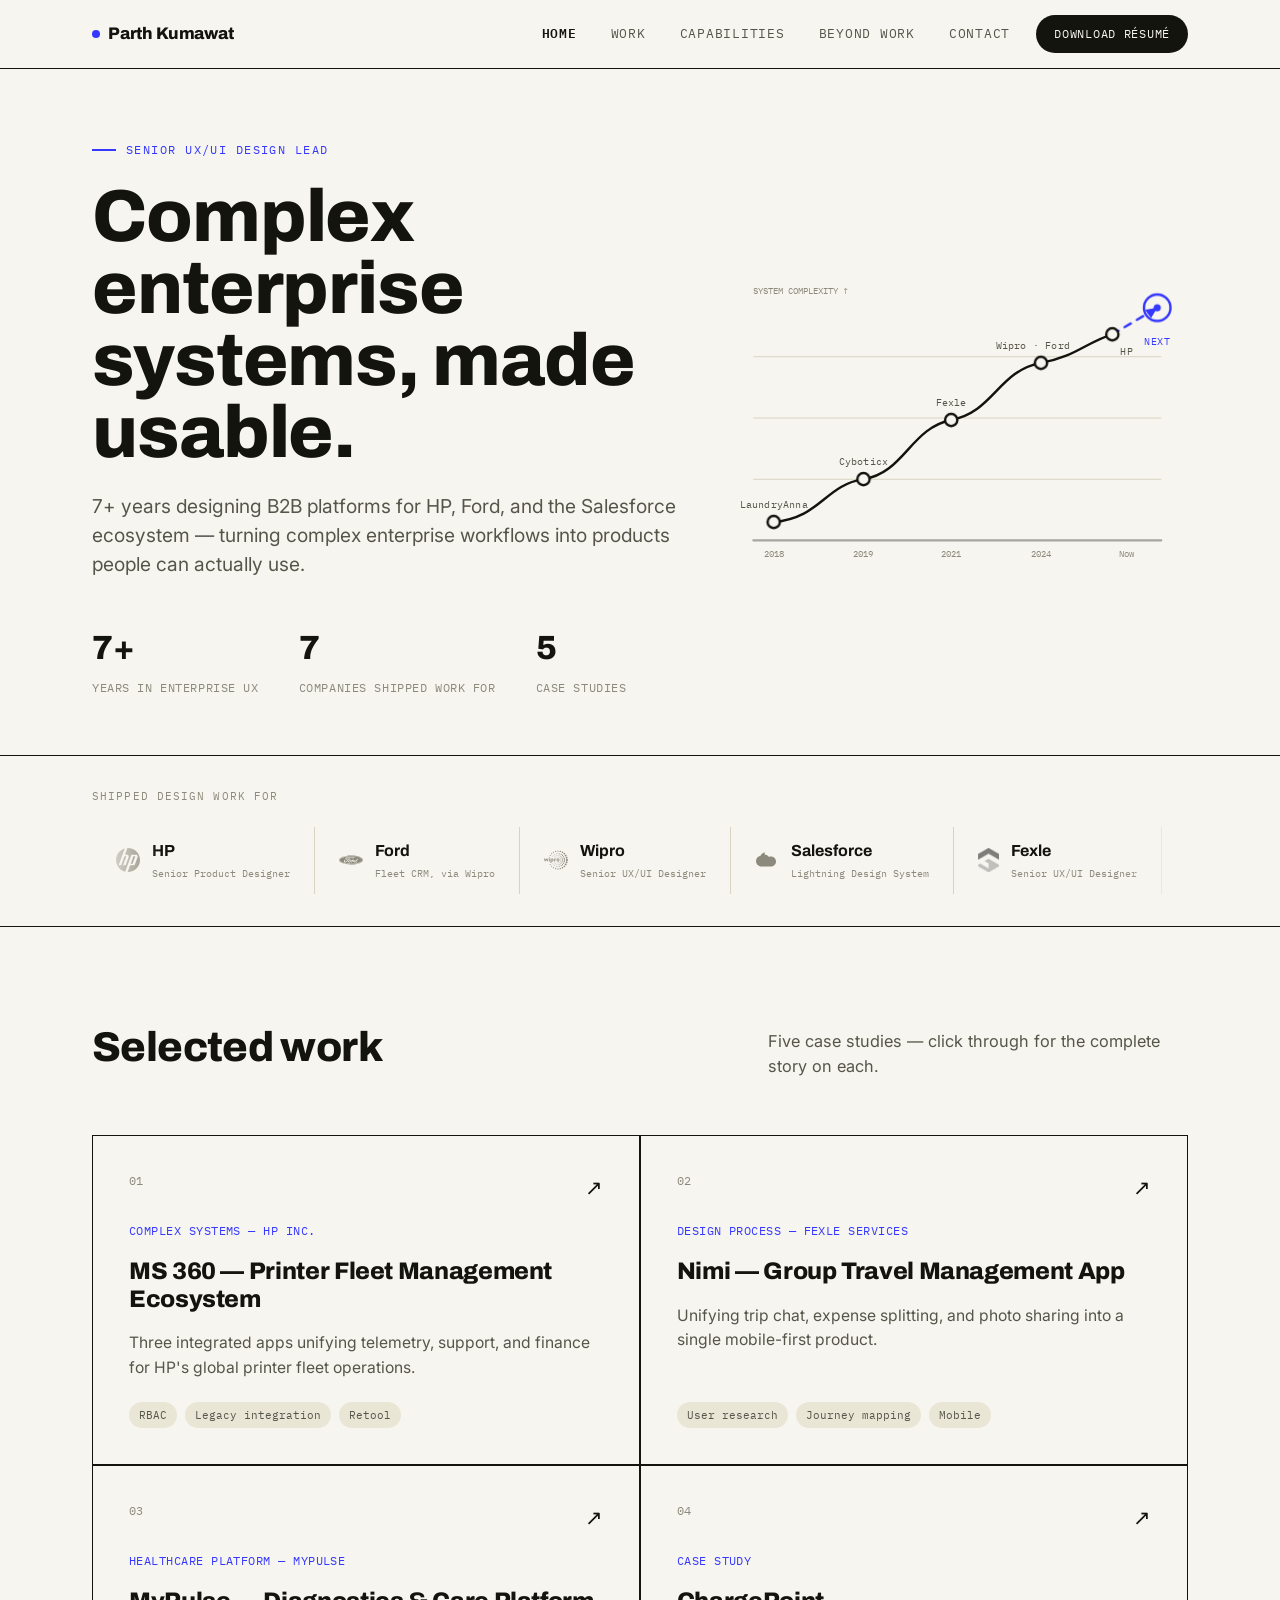
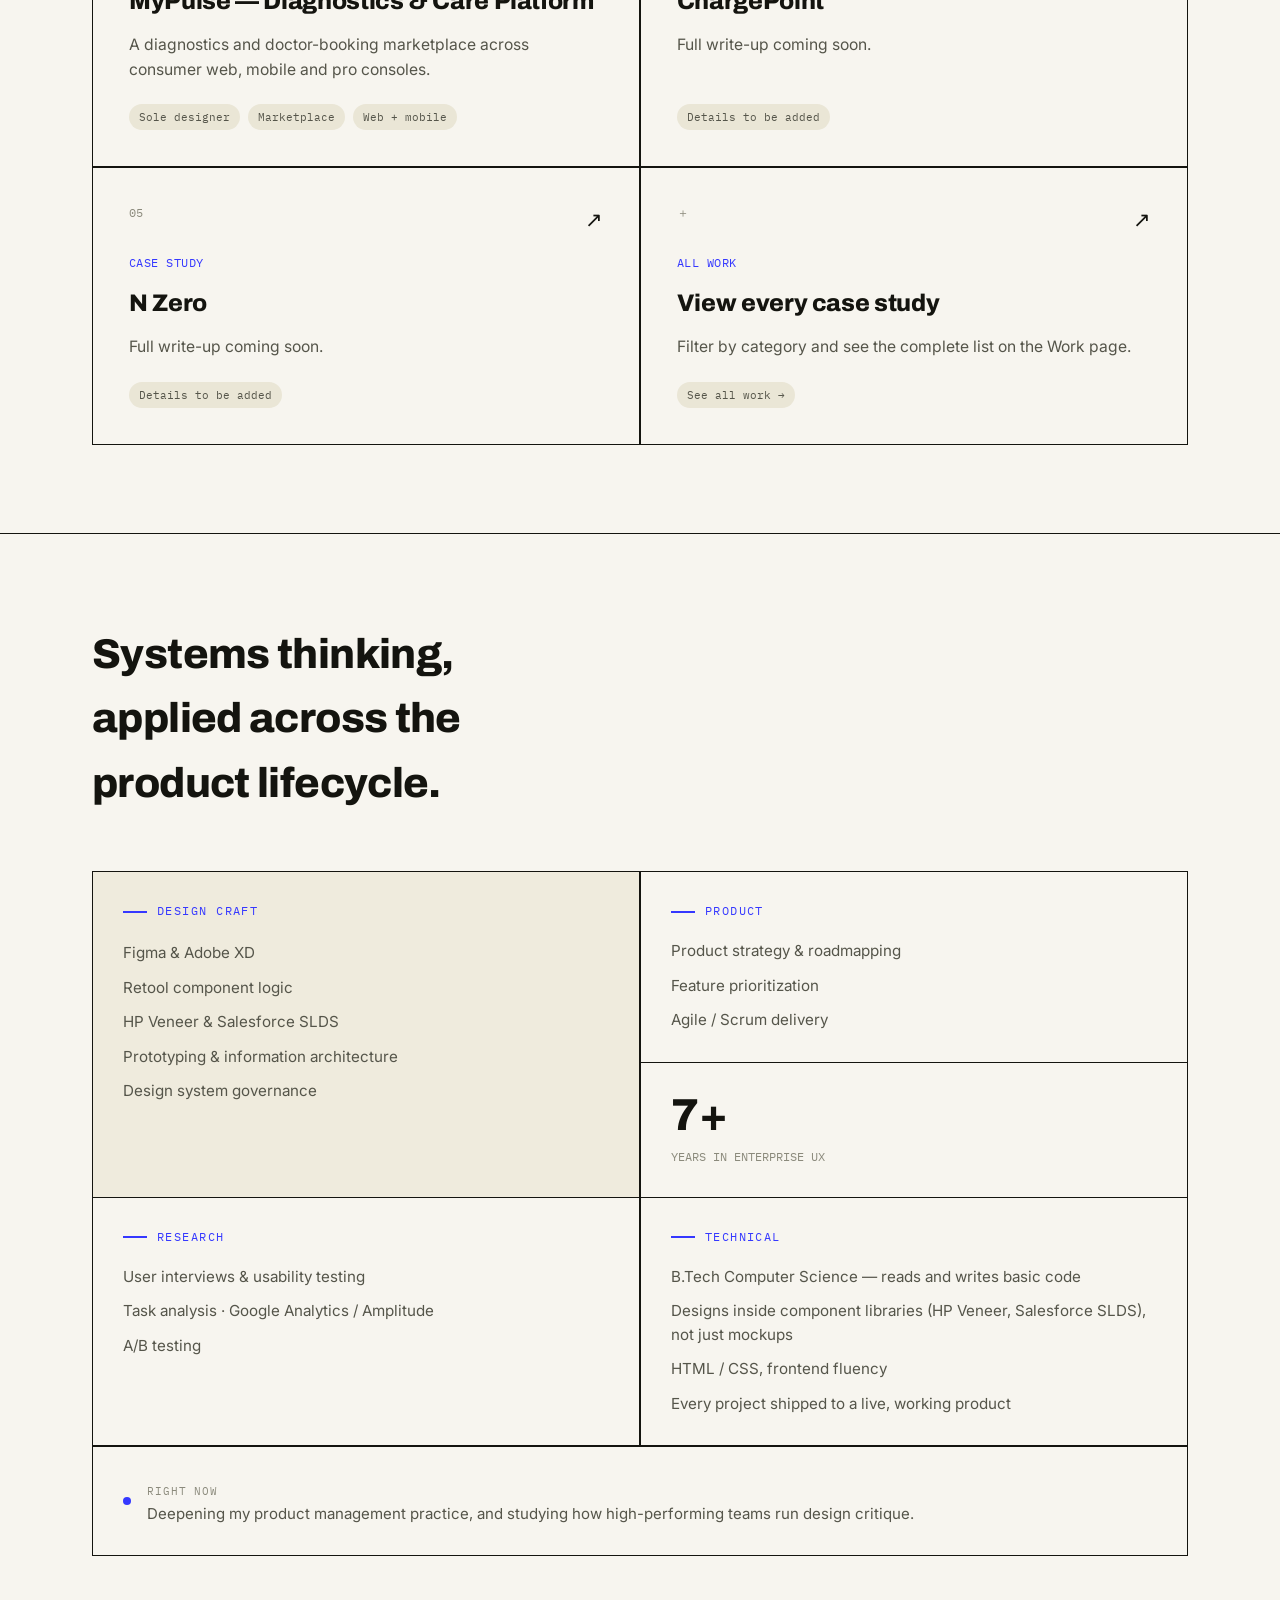
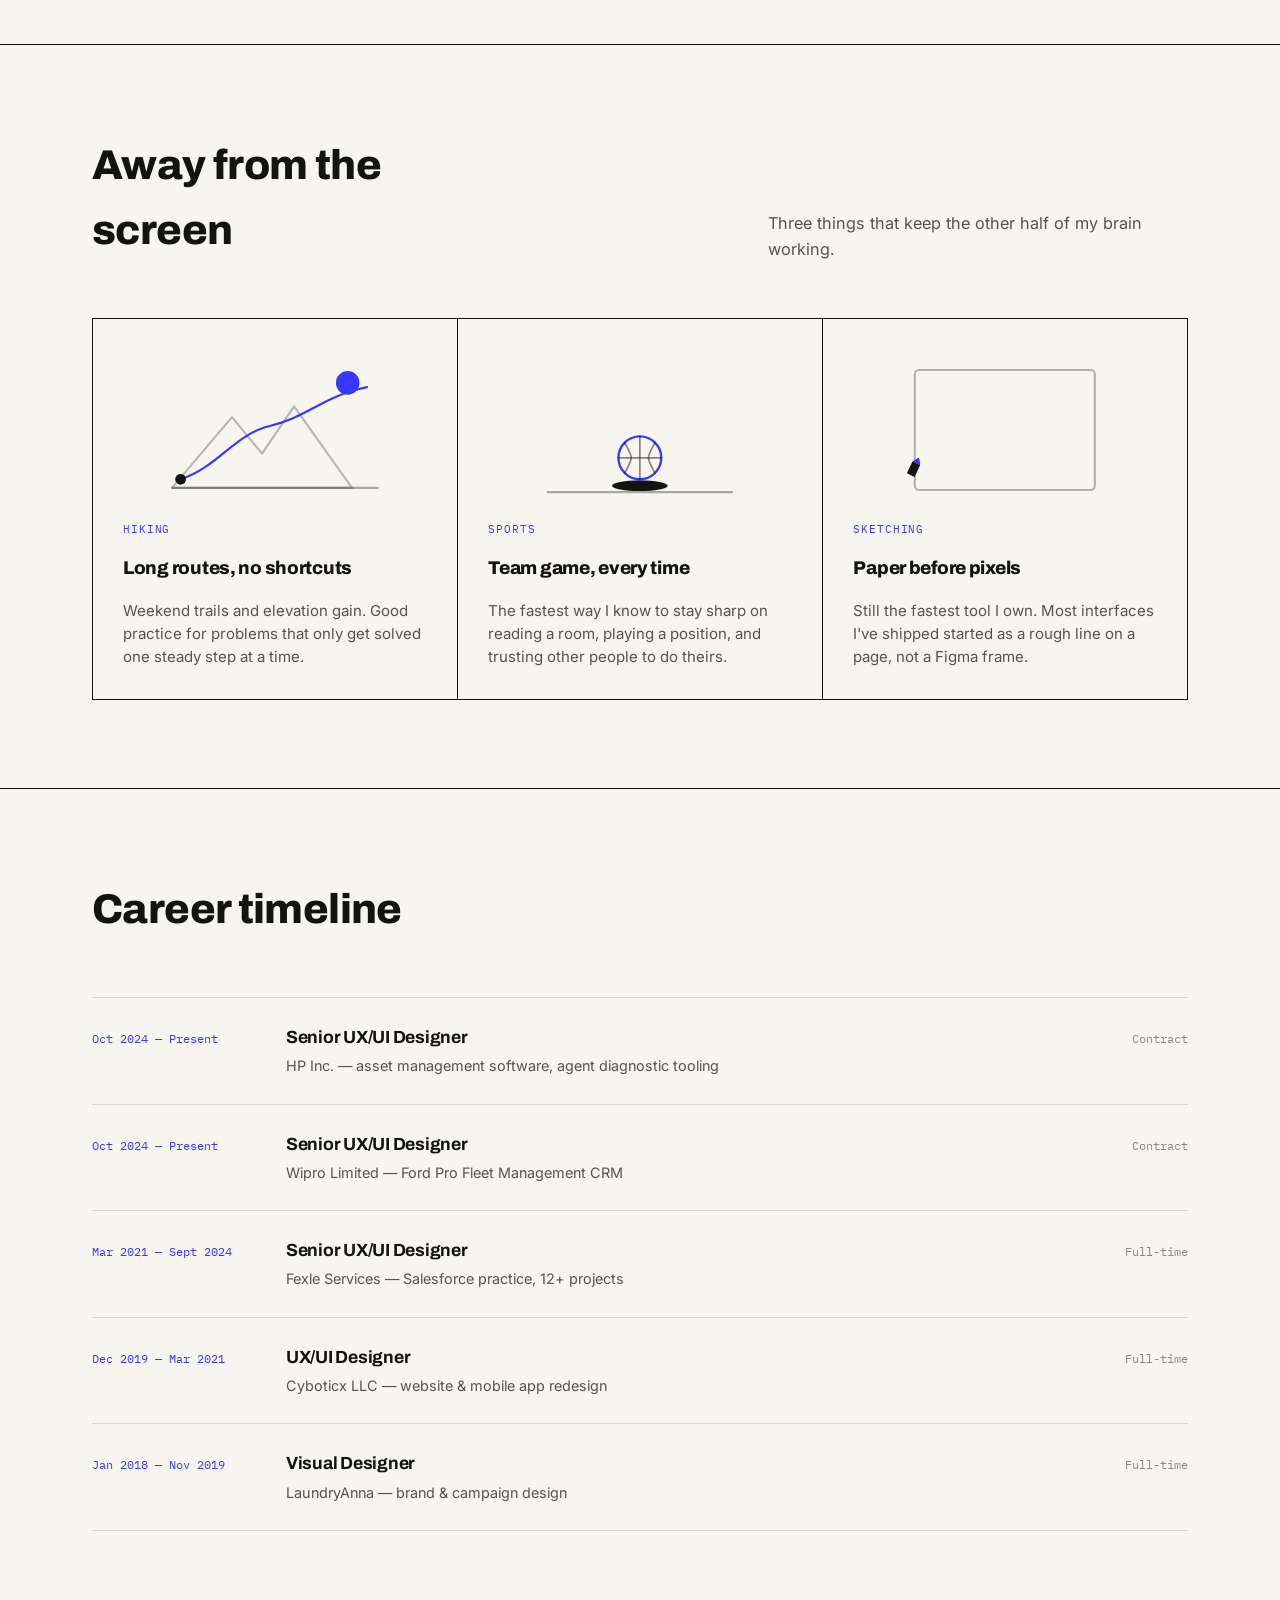
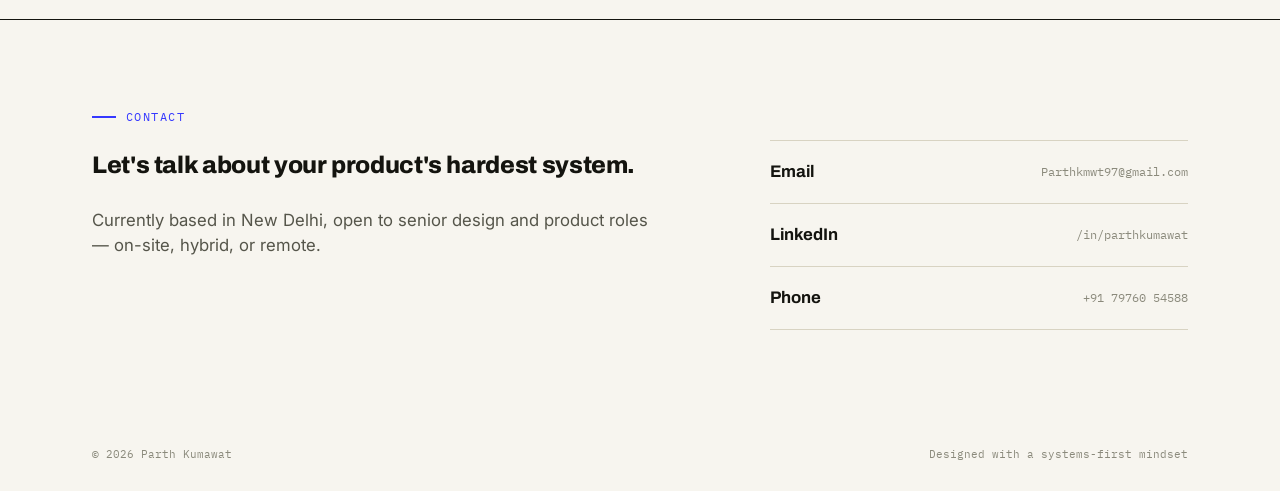
==== index.html @ fe491fa1 "Initial commit: india version portfolio" ====
<!DOCTYPE html>
<html lang="en">
<head>
<meta charset="UTF-8">
<meta name="viewport" content="width=device-width, initial-scale=1.0">
<title>Parth Kumawat — Senior UX/UI Design Lead</title>
<meta name="description" content="Senior UX/UI Design Lead with 7+ years in enterprise B2B design for HP, Ford, and the Salesforce ecosystem. Based in New Delhi.">
<link rel="preconnect" href="https://fonts.googleapis.com">
<link rel="preconnect" href="https://fonts.gstatic.com" crossorigin>
<link href="https://fonts.googleapis.com/css2?family=Archivo:wght@700;800&family=Inter:wght@400;500;600&family=IBM+Plex+Mono:wght@400;500&display=swap" rel="stylesheet">
<style>
/* ===========================================================
   PARTH KUMAWAT — PORTFOLIO DESIGN SYSTEM v2
   "Dossier" editorial theme — paper, ink, one signal color.
   =========================================================== */

:root{
  --paper: #F7F5EF;
  --paper-2: #EFEBDD;
  --ink: #14140F;
  --ink-soft: #55554A;
  --ink-faint: #8B8A7C;
  --line: #D8D3C2;
  --line-strong: #14140F;
  --accent: #3538FF;
  --accent-ink: #F7F5EF;
  --tag-bg: #EAE6D6;
  --maxw: 1160px;
  --radius: 2px;
}

*{box-sizing:border-box;}
html{scroll-behavior:smooth;}
body{
  margin:0;
  background:var(--paper);
  color:var(--ink);
  font-family:'Inter', sans-serif;
  font-size:16px;
  line-height:1.55;
  -webkit-font-smoothing:antialiased;
}
h1,h2,h3,h4{
  font-family:'Archivo', sans-serif;
  font-weight:800;
  letter-spacing:-0.015em;
  margin:0;
  color:var(--ink);
}
a{color:inherit; text-decoration:none;}
img{max-width:100%; display:block;}
.mono{font-family:'IBM Plex Mono', monospace;}
::selection{background:var(--accent); color:var(--accent-ink);}

.wrap{max-width:var(--maxw); margin:0 auto; padding:0 32px;}
@media (max-width:640px){ .wrap{padding:0 20px;} }

/* ---------- TOP NAV ---------- */
.topnav{
  position:sticky; top:0; z-index:100;
  background:rgba(247,245,239,0.92);
  backdrop-filter:blur(8px);
  border-bottom:1.5px solid var(--line-strong);
}
.topnav .wrap{
  display:flex; align-items:center; justify-content:space-between;
  height:68px;
}
.topnav .brand{
  font-family:'Archivo', sans-serif; font-weight:800; font-size:1.05rem;
  letter-spacing:-0.01em;
  display:flex; align-items:center; gap:8px;
}
.topnav .brand .dot{width:8px; height:8px; border-radius:50%; background:var(--accent);}
.topnav nav{display:flex; align-items:center; gap:2px;}
.topnav nav a{
  font-family:'IBM Plex Mono', monospace; font-size:12.5px; text-transform:uppercase;
  letter-spacing:0.06em; color:var(--ink-soft);
  padding:10px 16px; border-radius:100px;
  transition:color .15s ease, background .15s ease;
}
.topnav nav a:hover{color:var(--ink); background:var(--paper-2);}
.topnav nav a.active{color:var(--ink); font-weight:600;}
.topnav .btn-resume{
  font-family:'IBM Plex Mono', monospace; font-size:12px; text-transform:uppercase;
  letter-spacing:0.06em;
  background:var(--ink); color:var(--paper);
  padding:10px 18px; border-radius:100px;
  margin-left:8px;
  transition:background .15s ease, transform .15s ease;
  white-space:nowrap;
}
.topnav .btn-resume:hover{background:var(--accent); transform:translateY(-1px);}
.nav-toggle{display:none; background:none; border:1.5px solid var(--ink); border-radius:6px; padding:8px 10px; cursor:pointer;}
.nav-toggle span{display:block; width:18px; height:2px; background:var(--ink); margin:3px 0;}
@media (max-width:860px){
  .topnav nav{
    position:fixed; top:68px; left:0; right:0;
    background:var(--paper);
    flex-direction:column; align-items:stretch;
    border-bottom:1.5px solid var(--line-strong);
    padding:8px 20px 20px;
    display:none;
  }
  .topnav nav.open{display:flex;}
  .topnav nav a{padding:14px 4px; border-bottom:1px solid var(--line);}
  .topnav .btn-resume{margin:12px 4px 0; text-align:center;}
  .nav-toggle{display:block;}
}

/* ---------- BREADCRUMB (case study pages) ---------- */
.breadcrumb{
  padding:20px 0;
  border-bottom:1px solid var(--line);
  font-family:'IBM Plex Mono', monospace; font-size:12px;
  color:var(--ink-faint);
}
.breadcrumb a{color:var(--ink-soft); border-bottom:1px solid var(--line);}
.breadcrumb a:hover{color:var(--accent); border-color:var(--accent);}

/* ---------- HERO ---------- */
.hero{padding:72px 0 56px; border-bottom:1.5px solid var(--line-strong);}

.hero-grid{display:grid; grid-template-columns:1.15fr 0.85fr; gap:40px; align-items:center;}
@media (max-width:900px){ .hero-grid{grid-template-columns:1fr;} }

.avatar-stage{
  perspective:900px;
  display:flex; align-items:center; justify-content:center;
  position:relative; min-height:340px;
}
.avatar-blob{
  position:absolute; width:340px; height:340px; border-radius:50%;
  background:radial-gradient(circle at 32% 28%, #5457FF 0%, #3538FF 45%, transparent 72%);
  opacity:0.18; filter:blur(6px);
  z-index:0;
}
.avatar-3d{
  position:relative; z-index:1;
  width:260px; transform-style:preserve-3d;
  transition:transform .25s cubic-bezier(.2,.7,.3,1);
  filter:drop-shadow(0 22px 30px rgba(20,20,15,0.18));
}
.avatar-svg{width:100%; height:auto; display:block;}
.avatar-tag{
  position:absolute; bottom:6px; left:50%; transform:translateX(-50%);
  font-family:'IBM Plex Mono'; font-size:10.5px; color:var(--ink-faint);
  background:var(--paper); padding:5px 12px; border:1px solid var(--line-strong); border-radius:100px;
  white-space:nowrap; z-index:2;
}
@media (prefers-reduced-motion: reduce){ .avatar-3d{transition:none;} }
.eyebrow{
  font-family:'IBM Plex Mono', monospace; font-size:12px; text-transform:uppercase;
  letter-spacing:0.12em; color:var(--accent);
  display:flex; align-items:center; gap:10px; margin-bottom:20px;
}
.eyebrow::before{content:''; width:24px; height:2px; background:var(--accent);}
h1.hero-title{
  font-size:clamp(2.4rem, 6vw, 4.6rem);
  line-height:0.98;
  max-width:14ch;
}
.hero-sub{
  margin-top:24px; font-size:1.2rem; color:var(--ink-soft);
  max-width:52ch; line-height:1.5;
}
.hero-badge{
  display:inline-flex; align-items:center; gap:8px;
  margin-top:24px;
  padding:8px 16px; border:1.5px solid var(--accent); border-radius:100px;
  font-family:'IBM Plex Mono', monospace; font-size:12px; color:var(--accent); font-weight:500;
}
.hero-badge .dot{width:7px; height:7px; border-radius:50%; background:var(--accent);}
.hero-stats{display:flex; gap:40px; margin-top:44px; flex-wrap:wrap;}
.hero-stats div strong{
  display:block; font-family:'Archivo'; font-size:2.1rem; font-weight:800;
}
.hero-stats div span{
  font-family:'IBM Plex Mono'; font-size:11.5px; color:var(--ink-faint); text-transform:uppercase; letter-spacing:0.05em;
}

/* ---------- COMPANIES STRIP ---------- */
.companies{padding:32px 0; border-bottom:1.5px solid var(--line-strong);}
.companies .cs-label{
  font-family:'IBM Plex Mono'; font-size:11px; text-transform:uppercase;
  letter-spacing:0.1em; color:var(--ink-faint); margin-bottom:22px;
}
.logo-marquee{
  overflow:hidden; width:100%;
  -webkit-mask-image:linear-gradient(to right, transparent, black 6%, black 94%, transparent);
  mask-image:linear-gradient(to right, transparent, black 6%, black 94%, transparent);
}
.logo-track{
  display:flex; width:max-content;
  animation:logo-scroll 32s linear infinite;
}
.logo-track:hover{animation-play-state:paused;}
@keyframes logo-scroll{
  from{transform:translateX(0);}
  to{transform:translateX(-50%);}
}
@media (prefers-reduced-motion: reduce){
  .logo-track{animation:none;}
  .logo-marquee{overflow-x:auto;}
}
.logo-row{display:flex; flex-wrap:nowrap; flex-shrink:0;}
.logo-item{
  display:flex; align-items:center; gap:12px;
  padding:12px 24px; border-right:1px solid var(--line);
  white-space:nowrap;
}
.logo-item:last-child{border-right:none;}
.logo-item .lg-icon{width:24px; height:24px; flex-shrink:0; fill:var(--ink-faint); transition:fill .2s ease;}
.logo-item:hover .lg-icon{fill:var(--ink);}
.logo-item:hover .lg-icon.hp-mark{fill:#0096D6;}
.logo-item:hover .lg-icon.ford-mark{fill:#00274E;}
.logo-item:hover .lg-icon.wipro-mark{fill:#341C53;}
.logo-item:hover .lg-icon.salesforce-mark{fill:#00A1E0;}
.logo-item .lg-img{height:24px; width:auto; max-width:110px; object-fit:contain; flex-shrink:0; filter:grayscale(1) opacity(0.55); transition:filter .2s ease;}
.logo-item .lg-img.wide{max-width:120px;}
.logo-item:hover .lg-img{filter:grayscale(0) opacity(1);}
.logo-item .lg-placeholder{width:24px; height:24px; display:flex; align-items:center; justify-content:center; flex-shrink:0;}
.logo-item .lg-placeholder .dot{width:8px; height:8px; border-radius:50%; background:var(--line-strong); transition:background .2s ease;}
.logo-item:hover .lg-placeholder .dot{background:var(--accent);}
.logo-item .lg-text{display:flex; flex-direction:column;}
.logo-item .lg-name{font-family:'Archivo'; font-weight:700; font-size:1rem;}
.logo-item .lg-role{font-family:'IBM Plex Mono'; font-size:10px; color:var(--ink-faint); margin-top:2px;}


/* ---------- SECTION SCAFFOLDING ---------- */
section{padding:88px 0; border-bottom:1.5px solid var(--line-strong);}
section:last-of-type{border-bottom:none;}
.section-head{
  display:flex; justify-content:space-between; align-items:flex-end;
  gap:24px; margin-bottom:56px; flex-wrap:wrap;
}
.section-head h2{font-size:clamp(1.8rem, 3.4vw, 2.6rem); max-width:16ch;}
.section-head p{color:var(--ink-soft); max-width:42ch; margin:0; font-size:1.02rem;}

/* ---------- FILTER TAGS (Work page) ---------- */
.filter-bar{display:flex; flex-wrap:wrap; gap:10px; margin-bottom:44px;}
.filter-tag{
  font-family:'IBM Plex Mono'; font-size:12px; text-transform:uppercase; letter-spacing:0.04em;
  padding:9px 16px; border:1.5px solid var(--line-strong); border-radius:100px;
  background:transparent; color:var(--ink); cursor:pointer;
  transition:background .15s ease, color .15s ease;
}
.filter-tag:hover{background:var(--paper-2);}
.filter-tag.active{background:var(--ink); color:var(--paper); border-color:var(--ink);}

/* ---------- CASE STUDY CARDS ---------- */
.case-grid{display:grid; grid-template-columns:repeat(2, 1fr); gap:1.5px; background:var(--line-strong); border:1.5px solid var(--line-strong);}
@media (max-width:860px){ .case-grid{grid-template-columns:1fr;} }
.case-card{
  background:var(--paper); padding:36px; display:flex; flex-direction:column; gap:18px;
  transition:background .18s ease;
  position:relative;
}
.case-card:hover{background:var(--paper-2);}
.case-card .cc-top{display:flex; justify-content:space-between; align-items:flex-start;}
.case-card .cc-index{font-family:'IBM Plex Mono'; font-size:12px; color:var(--ink-faint);}
.case-card .cc-arrow{
  font-family:'Archivo'; font-size:1.3rem; transition:transform .2s ease;
}
.case-card:hover .cc-arrow{transform:translate(4px,-4px);}
.case-card h3{font-size:1.5rem; line-height:1.15;}
.case-card .cc-meta{font-family:'IBM Plex Mono'; font-size:11.5px; color:var(--accent); text-transform:uppercase; letter-spacing:0.04em;}
.case-card p.cc-desc{color:var(--ink-soft); margin:0; font-size:0.98rem; flex-grow:1;}
.case-card .cc-tags{display:flex; flex-wrap:wrap; gap:8px; margin-top:4px;}
.case-card .cc-tags span{
  font-family:'IBM Plex Mono'; font-size:10.5px; color:var(--ink-soft);
  background:var(--tag-bg); padding:5px 10px; border-radius:100px;
}
.case-card .cc-stats{display:flex; gap:24px; padding-top:16px; border-top:1px solid var(--line);}
.case-card .cc-stats div strong{display:block; font-family:'Archivo'; font-size:1.3rem;}
.case-card .cc-stats div span{font-family:'IBM Plex Mono'; font-size:10px; color:var(--ink-faint);}
.case-card.dimmed{opacity:0.35; pointer-events:none;}

/* ---------- APPROACH PRINCIPLES ---------- */
.principle-list{display:flex; flex-direction:column;}
.principle{
  display:grid; grid-template-columns:64px 1fr; gap:24px;
  padding:28px 0; border-top:1px solid var(--line);
}
.principle:last-child{border-bottom:1px solid var(--line);}
.principle .num{font-family:'IBM Plex Mono'; color:var(--accent); font-size:13px; padding-top:4px;}
.principle h3{font-size:1.15rem; margin-bottom:8px; font-weight:700;}
.principle p{color:var(--ink-soft); margin:0;}

/* ---------- BENTO CAPABILITIES ---------- */
.bento{
  display:grid; grid-template-columns:repeat(6,1fr);
  grid-template-areas:
    "craft craft craft product product product"
    "craft craft craft stat stat stat"
    "research research research technical technical technical"
    "now now now now now now";
  gap:1.5px; background:var(--line-strong); border:1.5px solid var(--line-strong);
}
.bento-cell{background:var(--paper); padding:30px;}
.bento-cell.featured{background:var(--paper-2);}
.bento-craft{grid-area:craft;} .bento-product{grid-area:product;}
.bento-stat{grid-area:stat; display:flex; flex-direction:column; justify-content:center;}
.bento-research{grid-area:research;} .bento-technical{grid-area:technical;}
.bento-now{grid-area:now; display:flex; align-items:center; gap:16px; flex-wrap:wrap;}
@media (max-width:900px){
  .bento{grid-template-columns:1fr; grid-template-areas:"craft" "product" "stat" "research" "technical" "now";}
}
.bento-cell ul{list-style:none; margin:0; padding:0; display:flex; flex-direction:column; gap:11px;}
.bento-cell li{font-size:0.95rem; color:var(--ink-soft);}
.bento-cell .big-stat{font-family:'Archivo'; font-size:2.8rem; font-weight:800; line-height:1;}
.bento-cell .big-stat + span{display:block; margin-top:10px; font-family:'IBM Plex Mono'; font-size:12px; color:var(--ink-faint);}
.bento-now .now-dot{width:8px; height:8px; border-radius:50%; background:var(--accent); flex-shrink:0;}
.bento-now p{margin:0; color:var(--ink-soft); font-size:0.94rem;}
.bento-now .now-tag{font-family:'IBM Plex Mono'; font-size:11px; color:var(--ink-faint); text-transform:uppercase; letter-spacing:0.08em;}

/* ---------- CASE CARD ART + STATUS ---------- */
.cc-art{
  height:104px; margin:-6px 0 2px;
  display:flex; align-items:center; justify-content:flex-start;
}
.cc-art svg{height:100%; width:auto; overflow:visible;}
.cc-stroke{fill:none; stroke:var(--ink); stroke-width:2; stroke-linecap:round; stroke-linejoin:round;}
.cc-accent{fill:none; stroke:var(--accent); stroke-width:2; stroke-linecap:round; stroke-linejoin:round;}
.cc-fill-ink{fill:var(--ink);}
.cc-fill-accent{fill:var(--accent);}
.cc-faint{opacity:0.3;}

.case-card:hover .cc-pulse{animation:cc-pulse 1.6s ease-in-out infinite;}
@keyframes cc-pulse{
  0%,100%{opacity:1;}
  50%{opacity:0.35;}
}
.case-card:hover .cc-slide{animation:cc-slide 1.8s ease-in-out infinite;}
@keyframes cc-slide{
  0%,100%{transform:translateX(0);}
  50%{transform:translateX(6px);}
}
@media (prefers-reduced-motion: reduce){
  .cc-pulse,.cc-slide{animation:none !important;}
}

.cc-status{
  display:inline-flex; align-items:center; gap:7px;
  font-family:'IBM Plex Mono'; font-size:10.5px; text-transform:uppercase;
  letter-spacing:0.07em; color:var(--ink-faint);
  border:1px solid var(--line); border-radius:100px;
  padding:5px 11px; align-self:flex-start;
}
.cc-status .st-dot{
  width:6px; height:6px; border-radius:50%; background:var(--ink-faint);
}
.cc-status.live{color:var(--ink); border-color:var(--line-strong);}
.cc-status.live .st-dot{background:var(--accent);}

/* ---------- WORK SUMMARY ROW ---------- */
.work-summary{
  display:flex; gap:44px; flex-wrap:wrap;
  padding:26px 0 0;
}
.work-summary div strong{
  display:block; font-family:'Archivo'; font-size:1.9rem; font-weight:800; line-height:1;
}
.work-summary div span{
  font-family:'IBM Plex Mono'; font-size:11px; color:var(--ink-faint);
  text-transform:uppercase; letter-spacing:0.05em; margin-top:6px; display:block;
}

/* ---------- HERO CAREER VECTOR ---------- */
.career-stage{
  display:flex; align-items:center; justify-content:center;
  min-height:300px; width:100%;
}
.career-stage svg{width:100%; height:auto; overflow:visible;}

.cv-grid{stroke:var(--line); stroke-width:1;}
.cv-axis{stroke:var(--ink); stroke-width:2; stroke-linecap:round; opacity:0.35;}
.cv-label{
  font-family:'IBM Plex Mono', monospace; font-size:10px;
  fill:var(--ink-soft); letter-spacing:0.02em;
}
.cv-year{
  font-family:'IBM Plex Mono', monospace; font-size:8.5px;
  fill:var(--ink-faint);
}
.cv-goal-label{
  font-family:'IBM Plex Mono', monospace; font-size:9.5px;
  fill:var(--accent); letter-spacing:0.06em;
}

.cv-path{
  fill:none; stroke:var(--ink); stroke-width:2.4;
  stroke-linecap:round; stroke-linejoin:round;
  stroke-dasharray:520; stroke-dashoffset:520;
  animation:cv-draw 2.2s cubic-bezier(.4,.1,.3,1) forwards;
}
.cv-future{
  fill:none; stroke:var(--accent); stroke-width:2.4;
  stroke-linecap:round; stroke-dasharray:7 7;
  opacity:0; animation:cv-fade-in .7s ease 2.1s forwards, cv-march 1.4s linear 2.1s infinite;
}
.cv-arrow{
  fill:var(--accent); opacity:0;
  animation:cv-fade-in .5s ease 2.7s forwards;
}
.cv-node{
  fill:var(--paper); stroke:var(--ink); stroke-width:2.4;
  opacity:0; transform-box:fill-box; transform-origin:center;
  animation:cv-pop .5s cubic-bezier(.3,1.4,.5,1) forwards;
}
.cv-node-text{opacity:0; animation:cv-fade-in .5s ease forwards;}
.cv-n1{animation-delay:.35s;} .cv-n2{animation-delay:.7s;}
.cv-n3{animation-delay:1.05s;} .cv-n4{animation-delay:1.4s;}
.cv-n5{animation-delay:1.75s;}

.cv-goal{
  fill:none; stroke:var(--accent); stroke-width:2.4;
  opacity:0; transform-box:fill-box; transform-origin:center;
  animation:cv-fade-in .5s ease 2.8s forwards, cv-ring 2.6s ease-in-out 3.2s infinite;
}
.cv-goal-core{
  fill:var(--accent); opacity:0;
  animation:cv-fade-in .5s ease 2.9s forwards;
}
.cv-spark{
  stroke:var(--accent); stroke-width:2; stroke-linecap:round; fill:none;
  opacity:0; animation:cv-spark 2.6s ease-in-out 3.4s infinite;
}

@keyframes cv-draw{ to{stroke-dashoffset:0;} }
@keyframes cv-fade-in{ to{opacity:1;} }
@keyframes cv-pop{
  0%{opacity:0; transform:scale(.2);}
  100%{opacity:1; transform:scale(1);}
}
@keyframes cv-march{ to{stroke-dashoffset:-28;} }
@keyframes cv-ring{
  0%,100%{transform:scale(1); opacity:1;}
  50%{transform:scale(1.18); opacity:.45;}
}
@keyframes cv-spark{
  0%,100%{opacity:0;}
  40%,60%{opacity:.9;}
}
@media (prefers-reduced-motion: reduce){
  .cv-path,.cv-future,.cv-arrow,.cv-node,.cv-node-text,.cv-goal,.cv-goal-core,.cv-spark{
    animation:none; opacity:1; stroke-dashoffset:0;
  }
}

/* ---------- CASE STUDY CONTENT ---------- */
.cs-meta-bar{
  display:grid; grid-template-columns:repeat(4,1fr); gap:1.5px;
  background:var(--line-strong); border:1.5px solid var(--line-strong);
  margin-top:36px;
}
@media (max-width:760px){ .cs-meta-bar{grid-template-columns:repeat(2,1fr);} }
.cs-meta-cell{background:var(--paper); padding:20px;}
.cs-meta-cell .k{
  font-family:'IBM Plex Mono'; font-size:10px; text-transform:uppercase;
  letter-spacing:0.08em; color:var(--ink-faint); display:block; margin-bottom:6px;
}
.cs-meta-cell .v{font-family:'Archivo'; font-weight:700; font-size:0.98rem; line-height:1.3;}

.cs-block{padding:64px 0; border-bottom:1px solid var(--line);}
.cs-block:last-child{border-bottom:none;}
.sub-label{
  font-family:'IBM Plex Mono'; font-size:12px; text-transform:uppercase;
  letter-spacing:0.1em; color:var(--accent); display:block; margin-bottom:20px; font-weight:500;
}
.cs-lede{font-size:1.05rem; color:var(--ink-soft); max-width:70ch; margin:0 0 8px;}
.cs-block h2{font-size:1.7rem; margin-bottom:16px; max-width:20ch;}

.eco-grid{
  display:grid; grid-template-columns:repeat(3,1fr); gap:1.5px;
  background:var(--line-strong); border:1.5px solid var(--line-strong); margin-top:28px;
}
@media (max-width:860px){ .eco-grid{grid-template-columns:1fr;} }
.eco-card{background:var(--paper); padding:28px;}
.eco-card .tag-mini{
  font-family:'IBM Plex Mono'; font-size:11px; color:var(--accent);
  display:block; margin-bottom:10px; letter-spacing:0.04em;
}
.eco-card h3{font-size:1.1rem; margin-bottom:16px;}
.eco-card .label{
  display:block; font-family:'IBM Plex Mono'; font-size:10px; text-transform:uppercase;
  color:var(--ink-faint); margin:16px 0 5px; letter-spacing:0.06em;
}
.eco-card .label:first-of-type{margin-top:0;}
.eco-card p{margin:0; color:var(--ink-soft); font-size:0.9rem;}

.persona-grid{
  display:grid; grid-template-columns:repeat(auto-fit,minmax(240px,1fr)); gap:1.5px;
  background:var(--line-strong); border:1.5px solid var(--line-strong); margin-top:28px;
}
.persona-card{background:var(--paper); padding:28px;}
.persona-card .ptag{
  font-family:'IBM Plex Mono'; font-size:11px; color:var(--accent); display:block; margin-bottom:8px;
}
.persona-card h3{font-size:1.1rem; margin-bottom:4px;}
.persona-card .psub{color:var(--ink-faint); font-size:0.84rem; display:block; margin-bottom:18px;}
.persona-card .label{
  display:block; font-family:'IBM Plex Mono'; font-size:10px; text-transform:uppercase;
  color:var(--ink-faint); margin:16px 0 7px; letter-spacing:0.06em;
}
.persona-card .label:first-of-type{margin-top:0;}
.persona-card ul{margin:0; padding-left:16px; color:var(--ink-soft); font-size:0.88rem; display:flex; flex-direction:column; gap:6px;}

.flow-chain{display:flex; flex-wrap:wrap; align-items:stretch; margin-top:28px;}
.flow-step{
  flex:1 1 150px; min-width:140px; padding:18px 20px;
  border:1.5px solid var(--line-strong); margin-right:-1.5px;
  display:flex; flex-direction:column; gap:8px; background:var(--paper);
}
.flow-step .fs-num{font-family:'IBM Plex Mono'; font-size:11px; color:var(--accent);}
.flow-step h3{font-size:0.95rem; font-weight:700; margin:0;}
@media (max-width:760px){
  .flow-chain{flex-direction:column;}
  .flow-step{margin-right:0; margin-bottom:-1.5px;}
}

.impact-grid{
  display:grid; grid-template-columns:repeat(auto-fit,minmax(230px,1fr)); gap:1.5px;
  background:var(--line-strong); border:1.5px solid var(--line-strong); margin-top:28px;
}
.impact-card{background:var(--paper); padding:26px;}
.impact-card .ic-label{
  font-family:'IBM Plex Mono'; font-size:11px; color:var(--accent);
  text-transform:uppercase; letter-spacing:0.06em; display:block; margin-bottom:10px;
}
.impact-card p{margin:0; color:var(--ink-soft); font-size:0.9rem;}

.role-split{display:grid; grid-template-columns:1fr 1fr; gap:36px; margin-top:28px;}
@media (max-width:760px){ .role-split{grid-template-columns:1fr; gap:24px;} }
.role-split .label{
  display:block; font-family:'IBM Plex Mono'; font-size:11px; text-transform:uppercase;
  color:var(--ink-faint); margin-bottom:14px; letter-spacing:0.06em;
}
.role-split ul{margin:0; padding-left:18px; color:var(--ink-soft); font-size:0.92rem; display:flex; flex-direction:column; gap:9px;}

.ia-tree{font-family:'IBM Plex Mono'; font-size:0.86rem; margin-top:28px;}
.ia-tree .root{
  font-family:'Archivo'; font-weight:700; font-size:1rem; display:block; margin-bottom:16px;
}
.ia-branches{display:grid; grid-template-columns:repeat(3,1fr); gap:24px;}
@media (max-width:860px){ .ia-branches{grid-template-columns:1fr;} }
.ia-branch{border-left:2px solid var(--line-strong); padding-left:16px;}
.ia-branch .app{color:var(--accent); font-weight:500; display:block; margin-bottom:10px;}
.ia-branch ul{list-style:none; margin:0; padding:0; display:flex; flex-direction:column; gap:7px; color:var(--ink-soft);}

/* before/after compare */
.compare{
  position:relative; border:1.5px solid var(--line-strong); overflow:hidden;
  cursor:ew-resize; user-select:none; background:var(--paper-2);
  aspect-ratio:16/9; margin-top:28px;
}
.compare img.base{display:block; width:100%; height:100%; object-fit:cover;}
.compare .compare-after{
  position:absolute; top:0; left:0; height:100%; width:50%;
  overflow:hidden; border-right:2px solid var(--accent);
}
.compare .compare-after img{
  position:absolute; top:0; left:0;
  width:var(--compare-w,1000px); max-width:none; height:100%; object-fit:cover;
}
.compare-handle{
  position:absolute; top:50%; left:50%; width:40px; height:40px;
  background:var(--accent); border-radius:50%; transform:translate(-50%,-50%);
  display:flex; align-items:center; justify-content:center;
  font-family:'IBM Plex Mono'; font-size:15px; color:var(--accent-ink); pointer-events:none;
}
.compare-label{
  position:absolute; bottom:14px; font-family:'IBM Plex Mono'; font-size:10px;
  text-transform:uppercase; letter-spacing:0.06em; color:var(--paper);
  background:rgba(20,20,15,0.75); padding:5px 10px; pointer-events:none;
}
.compare-label.left{left:14px;} .compare-label.right{right:14px;}
.artifact-caption{margin-top:12px; font-family:'IBM Plex Mono'; font-size:11px; color:var(--ink-faint);}

/* next / prev case study nav */
.cs-next{
  display:flex; justify-content:space-between; align-items:center; gap:20px;
  padding:32px 0; border-top:1.5px solid var(--line-strong); flex-wrap:wrap;
}
.cs-next .nx-label{font-family:'IBM Plex Mono'; font-size:11px; color:var(--ink-faint); text-transform:uppercase; letter-spacing:0.08em;}
.cs-next a{font-family:'Archivo'; font-weight:800; font-size:1.4rem; transition:color .15s ease;}
.cs-next a:hover{color:var(--accent);}

/* ---------- DEMOGRAPHIC CHART ---------- */
.demo-chart{margin-top:32px;}
.demo-chart svg{width:100%; height:auto; display:block; overflow:visible;}
.dc-bar{fill:var(--line); transition:fill .2s ease;}
.dc-bar.peak{fill:var(--accent);}
.dc-bar-group:hover .dc-bar{fill:var(--ink);}
.dc-bar-anim{
  transform-box:fill-box; transform-origin:bottom;
  animation:dc-grow 1s cubic-bezier(.2,.8,.3,1) forwards;
  transform:scaleY(0);
}
.dc-b1{animation-delay:.05s;} .dc-b2{animation-delay:.15s;}
.dc-b3{animation-delay:.25s;} .dc-b4{animation-delay:.35s;} .dc-b5{animation-delay:.45s;}
@keyframes dc-grow{to{transform:scaleY(1);}}
.dc-pct{font-family:'Archivo'; font-weight:800; font-size:15px; fill:var(--ink);}
.dc-pct.peak{fill:var(--accent);}
.dc-age{font-family:'IBM Plex Mono'; font-size:11px; fill:var(--ink); font-weight:500;}
.dc-note{font-family:'Inter'; font-size:9.5px; fill:var(--ink-faint);}
.dc-axis{stroke:var(--line-strong); stroke-width:1.5;}
@media (prefers-reduced-motion: reduce){ .dc-bar-anim{animation:none; transform:scaleY(1);} }

/* ---------- JOURNEY MAP ---------- */
.jmap-scroll{overflow-x:auto; margin-top:32px; padding-bottom:8px;}
.jmap{
  display:grid; grid-template-columns:112px repeat(5, minmax(168px,1fr));
  gap:1.5px; background:var(--line-strong);
  border:1.5px solid var(--line-strong); min-width:1000px;
}
.jm-cell{background:var(--paper); padding:14px 14px;}
.jm-cell.head{
  background:var(--ink); color:var(--paper);
  font-family:'Archivo'; font-weight:700; font-size:0.92rem;
  display:flex; align-items:center;
}
.jm-cell.rowlabel{
  background:var(--paper-2);
  font-family:'IBM Plex Mono'; font-size:10px; text-transform:uppercase;
  letter-spacing:0.06em; color:var(--ink-soft); display:flex; align-items:center;
}
.jm-cell ul{margin:0; padding-left:14px; display:flex; flex-direction:column; gap:6px;}
.jm-cell li{font-size:0.82rem; color:var(--ink-soft); line-height:1.4;}
.jm-cell.pos li{color:var(--ink);}
.jm-dot{
  display:inline-block; width:6px; height:6px; border-radius:50%;
  margin-right:6px; vertical-align:middle;
}
.jm-dot.neg{background:#C0492F;} .jm-dot.pos{background:var(--accent);}
.jmap-hint{
  font-family:'IBM Plex Mono'; font-size:10.5px; color:var(--ink-faint); margin-top:10px;
}

/* ---------- TEAM COMPOSITION ---------- */
.team-split{display:grid; grid-template-columns:1fr 1fr; gap:1.5px; background:var(--line-strong); border:1.5px solid var(--line-strong); margin-top:28px;}
@media (max-width:700px){ .team-split{grid-template-columns:1fr;} }
.team-col{background:var(--paper); padding:26px;}
.team-col .tc-label{
  font-family:'IBM Plex Mono'; font-size:10px; text-transform:uppercase;
  letter-spacing:0.08em; color:var(--ink-faint); display:block; margin-bottom:16px;
}
.team-col ul{list-style:none; margin:0; padding:0; display:flex; flex-direction:column; gap:10px;}
.team-col li{display:flex; align-items:center; gap:10px; font-size:0.92rem; color:var(--ink-soft);}
.team-col li .tc-bullet{width:7px; height:7px; border-radius:50%; background:var(--line-strong); flex-shrink:0;}
.team-col li.me{font-weight:600; color:var(--ink);}
.team-col li.me .tc-bullet{background:var(--accent); box-shadow:0 0 0 4px rgba(53,56,255,0.14);}

/* ---------- WIP VISUAL SLOTS ---------- */
.slot-grid{display:grid; grid-template-columns:repeat(auto-fit,minmax(200px,1fr)); gap:14px; margin-top:28px;}
.slot{
  border:1.5px dashed var(--line-strong); border-radius:4px;
  background:var(--paper-2); padding:28px 18px; text-align:center;
}
.slot .s-name{
  font-family:'IBM Plex Mono'; font-size:11px; text-transform:uppercase;
  letter-spacing:0.06em; color:var(--ink-soft); display:block;
}
.slot .s-sub{font-family:'Inter'; font-size:11px; color:var(--ink-faint); margin-top:6px; display:block;}

/* ---------- HOBBIES ---------- */
.hobby-grid{
  display:grid; grid-template-columns:repeat(3, 1fr);
  gap:1.5px; background:var(--line-strong);
  border:1.5px solid var(--line-strong);
}
@media (max-width:820px){ .hobby-grid{grid-template-columns:1fr;} }
.hobby-card{
  background:var(--paper); padding:36px 30px 30px;
  display:flex; flex-direction:column; gap:16px;
  transition:background .2s ease;
}
.hobby-card:hover{background:var(--paper-2);}
.hobby-art{height:150px; display:flex; align-items:center; justify-content:center;}
.hobby-art svg{width:100%; height:100%; overflow:visible;}
.hobby-card h3{font-size:1.15rem;}
.hobby-card p{margin:0; color:var(--ink-soft); font-size:0.94rem;}
.hobby-card .hobby-tag{
  font-family:'IBM Plex Mono'; font-size:11px; color:var(--accent);
  text-transform:uppercase; letter-spacing:0.08em;
}

/* shared stroke styling */
.hb-stroke{fill:none; stroke:var(--ink); stroke-width:2; stroke-linecap:round; stroke-linejoin:round;}
.hb-accent{fill:none; stroke:var(--accent); stroke-width:2; stroke-linecap:round; stroke-linejoin:round;}
.hb-fill-accent{fill:var(--accent);}
.hb-fill-ink{fill:var(--ink);}

/* --- HIKING: path draws itself, then hiker dot travels it --- */
.hike-path{
  stroke-dasharray:300; stroke-dashoffset:300;
  animation:hb-draw 2.4s ease forwards;
}
.hike-walker{
  offset-path:path('M12,116 C48,104 62,74 96,66 C130,58 146,38 186,30');
  offset-distance:0%;
  animation:hb-walk 5s ease-in-out 1.6s infinite;
}
@keyframes hb-walk{
  0%{offset-distance:0%; opacity:0;}
  8%{opacity:1;}
  92%{opacity:1;}
  100%{offset-distance:100%; opacity:0;}
}
.hike-sun{transform-origin:center; animation:hb-pulse 4s ease-in-out infinite;}
@keyframes hb-pulse{
  0%,100%{opacity:0.5; transform:scale(1);}
  50%{opacity:1; transform:scale(1.08);}
}

/* --- SPORTS: ball arcs and bounces --- */
.ball-group{animation:hb-bounce 2.6s cubic-bezier(.5,.05,.5,.95) infinite;}
@keyframes hb-bounce{
  0%,100%{transform:translateY(0);}
  50%{transform:translateY(-46px);}
}
.ball-spin{transform-origin:center; animation:hb-spin 2.6s linear infinite;}
@keyframes hb-spin{ from{transform:rotate(0deg);} to{transform:rotate(360deg);} }
.ball-shadow{animation:hb-shadow 2.6s cubic-bezier(.5,.05,.5,.95) infinite;}
@keyframes hb-shadow{
  0%,100%{opacity:0.22; transform:scaleX(1);}
  50%{opacity:0.07; transform:scaleX(0.6);}
}

/* --- SKETCHING: pencil traces a line that draws --- */
.sketch-line{
  stroke-dasharray:260; stroke-dashoffset:260;
  animation:hb-sketch 4.5s ease-in-out infinite;
}
@keyframes hb-sketch{
  0%{stroke-dashoffset:260;}
  55%{stroke-dashoffset:0;}
  85%{stroke-dashoffset:0; opacity:1;}
  100%{stroke-dashoffset:0; opacity:0;}
}
.sketch-pencil{
  offset-path:path('M16,104 C44,44 70,120 100,62 C128,10 154,96 186,44');
  offset-distance:0%; offset-rotate:auto;
  animation:hb-pencil 4.5s ease-in-out infinite;
}
@keyframes hb-pencil{
  0%{offset-distance:0%; opacity:1;}
  55%{offset-distance:100%; opacity:1;}
  70%{opacity:0;}
  100%{offset-distance:100%; opacity:0;}
}
@keyframes hb-draw{ to{stroke-dashoffset:0;} }

@media (prefers-reduced-motion: reduce){
  .hike-path, .hike-walker, .hike-sun,
  .ball-group, .ball-spin, .ball-shadow,
  .sketch-line, .sketch-pencil{
    animation:none; stroke-dashoffset:0; offset-distance:60%; opacity:1;
  }
}

/* ---------- EXPERIENCE TIMELINE ---------- */
.timeline{margin-top:0;}
.tl-item{
  display:grid; grid-template-columns:170px 1fr 140px; gap:24px;
  padding:26px 0; border-top:1px solid var(--line); align-items:baseline;
}
.tl-item:last-child{border-bottom:1px solid var(--line);}
@media (max-width:760px){ .tl-item{grid-template-columns:1fr; gap:6px;} }
.tl-date{font-family:'IBM Plex Mono'; font-size:12px; color:var(--accent);}
.tl-role h3{font-size:1.1rem; margin-bottom:4px; font-weight:700;}
.tl-role p{margin:0; color:var(--ink-soft); font-size:0.9rem;}
.tl-loc{font-family:'IBM Plex Mono'; font-size:12px; color:var(--ink-faint); text-align:right;}
@media (max-width:760px){ .tl-loc{text-align:left;} }

/* ---------- CONTACT ---------- */
.contact-grid{display:grid; grid-template-columns:1.2fr 0.8fr; gap:50px;}
@media (max-width:860px){ .contact-grid{grid-template-columns:1fr;} }
.contact-links{display:flex; flex-direction:column; margin-top:32px;}
.contact-links a{
  display:flex; justify-content:space-between; align-items:center;
  padding:18px 0; border-top:1px solid var(--line);
  font-family:'Archivo'; font-weight:700; font-size:1.05rem;
  transition:color .15s ease;
}
.contact-links a:last-child{border-bottom:1px solid var(--line);}
.contact-links a:hover{color:var(--accent);}
.contact-links a span.mono{color:var(--ink-faint); font-size:12px; font-family:'IBM Plex Mono'; font-weight:400;}

footer.site-footer{
  padding:28px 0; display:flex; justify-content:space-between; flex-wrap:wrap; gap:10px;
  font-family:'IBM Plex Mono'; font-size:11px; color:var(--ink-faint);
}

/* ---------- BLANK / PLACEHOLDER CASE STUDY PAGE ---------- */
.cs-hero{padding:64px 0 48px; border-bottom:1.5px solid var(--line-strong);}
.cs-hero .cs-tag{font-family:'IBM Plex Mono'; font-size:12px; color:var(--accent); text-transform:uppercase; letter-spacing:0.1em; margin-bottom:16px; display:block;}
.cs-hero h1{font-size:clamp(2rem,5vw,3.4rem); max-width:18ch;}
.cs-hero .cs-role{font-family:'IBM Plex Mono'; font-size:13px; color:var(--ink-soft); margin-top:16px; display:block;}
.placeholder-block{
  padding:100px 32px; margin:56px 0; text-align:center;
  border:1.5px dashed var(--line-strong); border-radius:6px;
  background:var(--paper-2);
}
.placeholder-block .ph-icon{
  width:44px; height:44px; margin:0 auto 20px; border:1.5px solid var(--ink-faint); border-radius:50%;
  display:flex; align-items:center; justify-content:center; font-family:'IBM Plex Mono'; color:var(--ink-faint);
}
.placeholder-block h3{font-size:1.3rem; margin-bottom:10px;}
.placeholder-block p{color:var(--ink-soft); max-width:44ch; margin:0 auto;}
.ph-section-list{
  display:flex; flex-wrap:wrap; gap:10px; justify-content:center; margin-top:28px;
}
.ph-section-list span{
  font-family:'IBM Plex Mono'; font-size:11px; text-transform:uppercase; letter-spacing:0.05em;
  color:var(--ink-faint); border:1px solid var(--line); border-radius:100px; padding:6px 14px;
}

/* ---------- BACK-TO-TOP / PROGRESS ---------- */
.progress-bar{
  position:fixed; top:0; left:0; height:3px; background:var(--accent); z-index:200; width:0%;
  transition:width .1s ease-out;
}

/* ---------- REVEAL ---------- */
.reveal{opacity:0; transform:translateY(16px); transition:opacity .6s ease, transform .6s ease;}
.reveal.in{opacity:1; transform:translateY(0);}
@media (prefers-reduced-motion: reduce){
  .reveal{opacity:1; transform:none; transition:none;}
  html{scroll-behavior:auto;}
}

</style>
</head>
<body>
<div class="progress-bar"></div>

<header class="topnav">
  <div class="wrap">
    <a href="index.html" class="brand"><span class="dot"></span> Parth Kumawat</a>
    <button class="nav-toggle" aria-label="Menu"><span></span><span></span><span></span></button>
    <nav>
      <a href="index.html" class="active">Home</a>
      <a href="work.html">Work</a>
      <a href="index.html#capabilities">Capabilities</a>
      <a href="index.html#hobbies">Beyond work</a>
      <a href="index.html#contact">Contact</a>
      <a href="assets/Parth-Kumawat-Resume.pdf" download="Parth-Kumawat-Resume.pdf" class="btn-resume">Download Résumé</a>
    </nav>
  </div>
</header>

<main>

  <!-- HERO -->
  <section class="hero" id="top" style="border-bottom:1.5px solid var(--line-strong); padding-bottom:56px;">
    <div class="wrap hero-grid">
      <div>
        <div class="eyebrow">Senior UX/UI Design Lead</div>
        <h1 class="hero-title">Complex enterprise systems, made usable.</h1>
        <p class="hero-sub">7+ years designing B2B platforms for HP, Ford, and the Salesforce ecosystem — turning complex enterprise workflows into products people can actually use.</p>
        <div class="hero-stats">
          <div><strong>7+</strong><span>Years in enterprise UX</span></div>
          <div><strong>7</strong><span>Companies shipped work for</span></div>
          <div><strong>5</strong><span>Case studies</span></div>
        </div>
      </div>
      <div class="career-stage">
        <svg viewBox="0 0 440 300" xmlns="http://www.w3.org/2000/svg" role="img" aria-label="Career path from visual design in 2018 to enterprise UX and product leadership today">
          <!-- baseline -->
          <path class="cv-axis" d="M14,268 L414,268"/>
          <path class="cv-grid" d="M14,208 L414,208 M14,148 L414,148 M14,88 L414,88"/>

          <!-- career path -->
          <path class="cv-path" d="M34,250 C80,246 84,214 122,208 C162,202 168,158 208,150 C250,142 254,102 296,94 C330,88 340,74 366,66"/>

          <!-- forward / upskilling -->
          <path class="cv-future" d="M366,66 L410,40"/>
          <polygon class="cv-arrow" points="410,40 398,42 404,50"/>

          <!-- nodes -->
          <circle class="cv-node cv-n1" cx="34" cy="250" r="6"/>
          <circle class="cv-node cv-n2" cx="122" cy="208" r="6"/>
          <circle class="cv-node cv-n3" cx="208" cy="150" r="6"/>
          <circle class="cv-node cv-n4" cx="296" cy="94" r="6"/>
          <circle class="cv-node cv-n5" cx="366" cy="66" r="6"/>

          <!-- labels -->
          <g class="cv-node-text cv-n1">
            <text class="cv-label" x="34" y="236" text-anchor="middle">LaundryAnna</text>
            <text class="cv-year" x="34" y="284" text-anchor="middle">2018</text>
          </g>
          <g class="cv-node-text cv-n2">
            <text class="cv-label" x="122" y="194" text-anchor="middle">Cyboticx</text>
            <text class="cv-year" x="122" y="284" text-anchor="middle">2019</text>
          </g>
          <g class="cv-node-text cv-n3">
            <text class="cv-label" x="208" y="136" text-anchor="middle">Fexle</text>
            <text class="cv-year" x="208" y="284" text-anchor="middle">2021</text>
          </g>
          <g class="cv-node-text cv-n4">
            <text class="cv-label" x="288" y="80" text-anchor="middle">Wipro · Ford</text>
            <text class="cv-year" x="296" y="284" text-anchor="middle">2024</text>
          </g>
          <g class="cv-node-text cv-n5">
            <text class="cv-label" x="380" y="86" text-anchor="middle">HP</text>
            <text class="cv-year" x="380" y="284" text-anchor="middle">Now</text>
          </g>

          <!-- goal -->
          <circle class="cv-goal" cx="410" cy="40" r="13"/>
          <circle class="cv-goal-core" cx="410" cy="40" r="3.5"/>
          <g class="cv-spark">
            <path d="M410,16 L410,10"/>
            <path d="M428,26 L433,22"/>
            <path d="M392,26 L387,22"/>
          </g>
          <text class="cv-goal-label" x="410" y="76" text-anchor="middle">NEXT</text>

          <!-- axis captions -->
          <text class="cv-year" x="14" y="26">SYSTEM COMPLEXITY ↑</text>
        </svg>
      </div>
    </div>
  </section>

  <!-- COMPANIES -->
  <section class="companies" style="padding-top:32px; padding-bottom:32px;">
    <div class="wrap">
      <div class="cs-label">Shipped design work for</div>
      <div class="logo-marquee">
      <div class="logo-track">
<div class="logo-row">
        <div class="logo-item">
          <svg class="lg-icon hp-mark" role="img" viewBox="0 0 24 24" xmlns="http://www.w3.org/2000/svg"><title>HP</title><path d="M12.0069 24h-.3572l2.459-6.7453h3.3796c.5907 0 1.2364-.4533 1.4424-1.0166l2.6652-7.3085c.4396-1.1952-.2473-2.1706-1.525-2.1706h-4.6983l-3.929 10.798-2.2255 6.127C3.929 22.434 0 17.6806 0 12.007 0 6.498 3.7092 1.8546 8.7647.4396L6.4705 6.759 2.6514 17.2547h2.5415L8.4488 8.339h1.9095l-3.2558 8.9158H9.644l3.0223-8.3251c.4396-1.1952-.2473-2.1706-1.525-2.1706h-2.143l2.459-6.7453C11.636 0 11.8145 0 11.9931 0 18.6285 0 24 5.3715 24 12.007c.0137 6.6216-5.3578 11.993-11.9931 11.993zM19.2742 8.325h-1.9096l-2.6789 7.336h1.9096l2.6789-7.336z"/></svg>
          <div class="lg-text"><span class="lg-name">HP</span><span class="lg-role">Senior Product Designer</span></div>
        </div>
        <div class="logo-item">
          <svg class="lg-icon ford-mark" role="img" viewBox="0 0 24 24" xmlns="http://www.w3.org/2000/svg"><title>Ford</title><path d="M12 8.236C5.872 8.236.905 9.93.905 12.002S5.872 15.767 12 15.767c6.127 0 11.094-1.693 11.094-3.765 0-2.073-4.967-3.766-11.094-3.766zm-5.698 6.24c-.656.005-1.233-.4-1.3-1.101a1.415 1.415 0 0 1 .294-1.02c.195-.254.525-.465.804-.517.09-.017.213-.006.264.054.079.093.056.194-.023.234-.213.109-.47.295-.597.55a.675.675 0 0 0 .034.696c.263.397.997.408 1.679-.225.169-.156.32-.304.473-.48.3-.344.4-.47.8-1.024.005-.006.006-.014.004-.018-.003-.007-.009-.01-.02-.01-.267.007-.5.087-.725.255-.065.048-.159.041-.2-.021-.046-.07-.013-.163.062-.215.363-.253.76-.298 1.166-.367 0 0 .028.002.051-.03.167-.213.292-.405.47-.621.178-.22.41-.42.586-.572.246-.212.404-.283.564-.37.043-.022-.005-.049-.018-.049-.896-.168-1.827-.386-2.717-.056-.616.23-.887.718-.757 1.045.093.231.397.27.683.13a1.55 1.55 0 0 0 .611-.544c.087-.134.27-.038.171.195-.26.611-.757 1.097-1.363 1.118-.516.016-.849-.363-.848-.831.002-.924 1.03-1.532 2.11-1.622 1.301-.108 2.533.239 3.825.395.989.12 1.938.123 2.932-.106.118-.025.2.05.193.168-.01.172-.143.337-.47.516-.373.204-.763.266-1.17.27-.984.008-1.901-.376-2.85-.582.002.041.012.091-.023.117-.525.388-1 .782-1.318 1.334-.011.013-.005.025.013.024.277-.015.525-.022.783-.042.045-.004.047-.015.043-.048a.64.64 0 0 1 .2-.558c.172-.153.387-.17.53-.06.16.126.147.353.058.523a.63.63 0 0 1-.382.31s-.03.006-.026.034c.006.043.2.151.217.18.017.027.008.07-.021.102a.123.123 0 0 1-.095.045c-.033 0-.053-.012-.096-.035a.92.92 0 0 1-.27-.217c-.024-.031-.037-.032-.099-.029-.279.017-.714.059-1.009.096-.071.008-.082.022-.096.047-.47.775-.972 1.61-1.523 2.17-.592.6-1.083.758-1.604.762zM19.05 10.71c-.091.158-1.849 2.834-1.96 3.11-.035.088-.04.155-.004.204.092.124.297.051.425-.038.381-.262.645-.58.937-.858.017-.013.046-.018.065 0 .043.04.106.091.15.137a.04.04 0 0 1 .002.057 5.873 5.873 0 0 1-.904.911c-.47.364-.939.457-1.172.224a.508.508 0 0 1-.14-.316c-.002-.057-.031-.06-.058-.034-.278.275-.76.579-1.198.362-.366-.18-.451-.618-.383-.986.001-.008-.006-.06-.051-.03a1.28 1.28 0 0 1-.3.162.853.853 0 0 1-.366.077.518.518 0 0 1-.451-.253.759.759 0 0 1-.095-.347c-.001-.011-.017-.032-.033-.005-.3.457-.579.899-.875 1.363-.016.022-.03.036-.06.037l-.587.001c-.036 0-.053-.028-.034-.063.104-.2.674-1.03 1.06-1.736.107-.194.085-.294.019-.337-.083-.054-.248.027-.387.133-.379.287-.697.735-.859.935-.095.117-.185.291-.433.56-.391.425-.91.669-1.408.5a.848.848 0 0 1-.546-.58c-.015-.052-.044-.066-.073-.032-.08.1-.245.249-.383.342-.015.011-.052.033-.084.017a.851.851 0 0 1-.152-.199.07.07 0 0 1 .016-.08c.197-.173.305-.271.391-.38.064-.08.113-.17.17-.315.12-.302.393-.866.938-1.158a1.81 1.81 0 0 1 .652-.219c.1-.01.183.002.213.08.011.033.039.105.056.158.011.032.003.057-.035.071-.32.122-.643.311-.865.61-.253.338-.321.746-.152.98.123.17.322.2.514.139.29-.092.538-.363.666-.663.138-.329.16-.717.058-1.059-.016-.059-.001-.104.037-.136.077-.063.184-.112.215-.128a.14.14 0 0 1 .182.045c.106.157.163.378.17.607.006.049.026.05.05.025.19-.202.366-.418.568-.58.185-.147.422-.267.643-.262.286.006.428.2.419.546-.001.044.03.04.051.011a1.19 1.19 0 0 1 .24-.264c.198-.163.4-.236.611-.222.26.02.468.257.425.527a.53.53 0 0 1-.281.406.362.362 0 0 1-.405-.044.336.336 0 0 1-.096-.322c.005-.025-.027-.048-.054-.02-.254.264-.273.606-.107.76.183.17.458.056.658-.075.366-.239.65-.563.979-.813.218-.166.467-.314.746-.351a.87.87 0 0 1 .454.052c.2.081.326.25.342.396.004.043.036.048.063.01.158-.246 1.005-1.517 1.075-1.65.02-.041.044-.047.089-.047h.606c.035 0 .051.02.036.047zm-2.32 2.204a.053.053 0 0 0-.003.04c.003.02.03.04.056.05.01.003.015.01.004.032-.075.16-.143.252-.237.391a1.472 1.472 0 0 1-.3.325c-.178.147-.424.307-.628.2-.09-.047-.13-.174-.127-.276.004-.288.132-.584.369-.875.288-.355.607-.539.816-.438.216.103.148.354.05.55zm-5.949-1.881a.398.398 0 0 1 .132-.345c.057-.05.133-.062.18-.022.052.045.027.157-.026.234a.43.43 0 0 1-.245.177c-.018.004-.034-.004-.041-.044zM12 7.5C5.34 7.5 0 9.497 0 12c0 2.488 5.383 4.5 12 4.5s12-2.02 12-4.5-5.383-4.5-12-4.5zm0 8.608C5.649 16.108.5 14.27.5 12.002.5 9.733 5.65 7.895 12 7.895s11.498 1.838 11.498 4.107c0 2.268-5.148 4.106-11.498 4.106z"/></svg>
          <div class="lg-text"><span class="lg-name">Ford</span><span class="lg-role">Fleet CRM, via Wipro</span></div>
        </div>
        <div class="logo-item">
          <svg class="lg-icon wipro-mark" role="img" viewBox="0 0 24 24" xmlns="http://www.w3.org/2000/svg"><title>Wipro</title><path d="M15.5415 12.0352c0-.8754-.69-1.5851-1.541-1.5851-.8513 0-1.5415.7097-1.5415 1.585 0 .8757.6902 1.5854 1.5416 1.5854.851 0 1.541-.7097 1.541-1.5853zm-1.541.837c-.4373 0-.7927-.3755-.7927-.837 0-.4611.3554-.8366.7928-.8366.437 0 .7923.3755.7923.8366 0 .4615-.3554.837-.7923.837zm-9.5842-2.2084l-.9272 2.8733c-.0148.046-.0665.0835-.1152.0835h-.084c-.0484 0-.1064-.0352-.1287-.078l-.95-1.8242-.9496 1.8243c-.0225.0427-.0803.0779-.1289.0779h-.0842c-.0483 0-.1002-.0374-.115-.0835L.006 10.6638c-.0222-.0693.019-.126.0915-.126h.5677c.0483 0 .1002.0379.115.084l.4688 1.452.8047-1.5458c.0223-.0428.0804-.0779.1289-.0779H2.24c.0485 0 .1063.0351.1289.0779l.805 1.5458.4685-1.452c.0148-.0461.0667-.084.1152-.084h.5672c.0727 0 .1138.0567.0915.126zm1.368 2.7367a.1323.1323 0 01-.1321.1322h-.5726a.1321.1321 0 01-.132-.1322v-2.7304c0-.0729.059-.1322.132-.1322h.5726a.1323.1323 0 01.1322.1322v2.7304zm.7409-2.7305v4.3155c0 .0733.059.1322.1321.1322h.5725a.1318.1318 0 00.132-.1322v-1.497c.2426.085.5106.132.7927.132.8024 0 1.4531-.7097 1.4531-1.5853 0-.8754-.6507-1.5851-1.4531-1.5851-.394 0-.751.171-1.0127.4487l-.0002-.0004-.1018-.2777c-.0167-.0453-.07-.0829-.1183-.0829h-.2642a.1321.1321 0 00-.1321.1322zm.8365.9c.1376-.2239.3713-.3714.6373-.3714.4235 0 .7667.3746.7667.8366 0 .4622-.3432.837-.7667.837-.2396 0-.4599-.063-.6373-.1694V11.57zm3.5755 1.9627h-.5723a.1321.1321 0 01-.1321-.1321V10.67c0-.0729.059-.1322.1321-.1322h.2642c.0483 0 .1016.0376.1183.0829l.1018.2777s.3195-.4483.87-.4483c.5507 0 .6172.1897.5712.2947-.0463.1047-.1714.3878-.197.4454-.0254.058-.0903.099-.1772.0657-.087-.0335-.5128-.1723-.8469.2329v1.9118a.1323.1323 0 01-.1321.1321zm4.6893-10.3422a.704.704 0 01.8628-.4977.7043.7043 0 11-.3647 1.3607.7046.7046 0 01-.498-.863zm1.8466 2.7892a.5286.5286 0 01.1935.722.528.528 0 01-.7218.193.5281.5281 0 01-.1935-.7215.5281.5281 0 01.7218-.1935zm.664 10.9686a.5727.5727 0 010-.8099.5722.5722 0 01.8096 0 .5727.5727 0 010 .81.573.573 0 01-.8095 0zm-2.4577-7.377a.2423.2423 0 01-.4196-.2423.2422.2422 0 11.4196.2422zm-.4196 5.1001a.2423.2423 0 01.4196-.2422.2425.2425 0 01-.0888.331.2426.2426 0 01-.3308-.0888zm3.7296-2.6713a.517.517 0 11-.5169-.5169.517.517 0 01.517.5169zM17.816 3.8893a.7485.7485 0 111.2962.749.7485.7485 0 01-1.2962-.749zm-5.43 10.5742a.154.154 0 11.2666.154.154.154 0 01-.2666-.154zm2.8037-8.7912a.4842.4842 0 11.9354.2502.4843.4843 0 01-.593.3428.4844.4844 0 01-.3424-.593zM13.993 7.8486a.308.308 0 110-.6162.308.308 0 110 .6162zm0 1.0129a.1982.1982 0 11.0002.3962.1982.1982 0 01-.0002-.3962zm0-2.84a.4404.4404 0 110-.881.4404.4404 0 010 .881zm-1.6072 3.5154a.154.154 0 11.2102.0564.1537.1537 0 01-.2102-.0564zm1.6072 5.602a.1982.1982 0 11-.0001-.3963.1982.1982 0 010 .3964zm0 1.0127a.3081.3081 0 010 .6165.3081.3081 0 110-.6165zm3.4944-2.1381a.4399.4399 0 01.6014-.161.44.44 0 01.161.6013.4402.4402 0 01-.7624-.4403zm-3.4944 3.9655a.4404.4404 0 11-.0002.8808.4404.4404 0 01.0002-.8808zm9.5772-8.5426c.1383.5164-.168 1.0476-.6848 1.186-.5165.1383-1.0478-.1684-1.1861-.6849-.1386-.5164.1682-1.0475.6847-1.186.5165-.1384 1.0476.168 1.1862.6849zm-6.694 6.0018a.3963.3963 0 01.5602-.5607.396.396 0 010 .5602.3958.3958 0 01-.5602.0005zm.9736-4.4694a.484.484 0 01.3424-.5928.4841.4841 0 11.2507.9353.484.484 0 01-.593-.3425zm1.4076-2.7157a.6165.6165 0 01.6166 1.0676.6165.6165 0 01-.6166-1.0676zm-.3108-.3913a.5722.5722 0 01-.8095 0 .5725.5725 0 010-.8097.5722.5722 0 01.8095 0 .5725.5725 0 010 .8097zm-1.0968 5.1692a.4842.4842 0 01.9355.2509.4842.4842 0 11-.9355-.251zm-3.0186-5.4263a.3303.3303 0 01.4041-.2336.3303.3303 0 01-.1706.6381.3303.3303 0 01-.2335-.4045zm6.4676-.835c.4213-.2434.96-.0992 1.2031.3218a.8806.8806 0 11-1.5254.8808c-.2429-.421-.0987-.9596.3223-1.2027zm-3.049 2.777a.4401.4401 0 11-.7624.4402.4401.4401 0 11.7624-.4402zm1.3227.9608a.6606.6606 0 01.4667-.8089.6605.6605 0 01.342 1.2758.6605.6605 0 01-.8087-.467zm0 2.9854a.6603.6603 0 111.2756.3416.6602.6602 0 11-1.2756-.3416zm.8594-.7354a.7574.7574 0 11-.0002-1.5146.7574.7574 0 01.0002 1.5146zm-.6756-6.5149a.7921.7921 0 010-1.1207c.3095-.3095.8115-.31 1.1209 0a.7926.7926 0 01-1.1209 1.1207zm-3.2223 2.068a.3522.3522 0 11-.61-.3523.3522.3522 0 01.61.3522zm-.6387 5.5862a.2642.2642 0 01.3738-.0004.2646.2646 0 010 .3738.2638.2638 0 01-.3738 0 .2637.2637 0 010-.3734zm0-4.1666a.2642.2642 0 01.3738-.0004.2642.2642 0 11-.3738.0004zm.5146 3.9917a.2868.2868 0 01-.105-.391.2862.2862 0 01.3912-.1046.2863.2863 0 01-.2862.4956zm-.486 2.3203a.352.352 0 01.129-.4811.352.352 0 01.4811.1288.352.352 0 01-.1289.4811.3521.3521 0 01-.4811-.1288zm.877-5.659a.286.286 0 01-.1048.3909.2867.2867 0 01-.3911-.1049.2862.2862 0 01.4958-.286zm-.2485.9334a.3082.3082 0 11.5955-.1596.3082.3082 0 01-.5955.1596zm0 1.3668a.3083.3083 0 11.5953.1602.3083.3083 0 01-.5953-.1602zm.4008-.3467a.3366.3366 0 11.0001-.6731.3366.3366 0 01-.0001.6731zm.4832-3.7744a.3963.3963 0 11-.5602.5608.3963.3963 0 01.5602-.5608zm-7.416 11.4507a.573.573 0 01-.782.2096.5726.5726 0 01.5725-.9916.5725.5725 0 01.2096.782zM14.814 8.945a.2202.2202 0 11-.114.4253.2202.2202 0 01.114-.4254zm-2.5387 11.8366a.6164.6164 0 11-1.1908-.3189.6164.6164 0 011.1908.319zm2.5387-5.726a.2203.2203 0 01-.1138-.4255.22.22 0 11.1138.4254zm-.1604 5.8739a.6603.6603 0 01-.6604.6602.6603.6603 0 01-.6606-.6602c0-.3649.2959-.6608.6606-.6608.3647 0 .6604.296.6604.6608zm-1.4693-5.9217a.1767.1767 0 01-.1247-.2158.1766.1766 0 01.216-.1245.1761.1761 0 01-.0913.3403zm-.0712 1.3712a.2863.2863 0 11-.5526-.1478.2863.2863 0 01.5526.1478zm-2.795-2.2726a.2202.2202 0 01-.3812.2202.2195.2195 0 01.0805-.3005.2198.2198 0 01.3007.0803zm1.6704 1.8817a.2642.2642 0 11-.4578-.2638.2642.2642 0 01.4578.2638zm.0148-1.8253a.1321.1321 0 11-.1869-.1869.1328.1328 0 01.187 0 .1325.1325 0 010 .187zm-.9966.81a.242.242 0 11-.3423.342.2418.2418 0 010-.342.2417.2417 0 01.3423 0zm.0783 2.7563a.3518.3518 0 01-.4811.1289.3522.3522 0 11.4811-.1289zm9.7924.0285a.7926.7926 0 010 1.121c-.3094.3097-.8114.3093-1.121 0-.3097-.3094-.3095-.8114 0-1.121a.793.793 0 011.121 0zm-1.6198-2.0103a.6169.6169 0 01-.2255-.8423.6168.6168 0 01.842-.2255.6165.6165 0 01-.6166 1.0678zm3.2445 1.1612c-.243.4214-.7818.5656-1.203.3223-.4211-.243-.5653-.7816-.3224-1.2026.2437-.4211.782-.5655 1.203-.3224.4213.2433.5657.7816.3224 1.2027zm-7.2666-.2796a.33.33 0 11-.1706-.638.3301.3301 0 01.1706.638zM24 12c0 .584-.4735 1.058-1.058 1.058-.5843 0-1.0578-.474-1.0578-1.058 0-.5842.4735-1.0579 1.0579-1.0579S24 11.4159 24 12.0001zm-.4297 2.564c-.1386.5164-.6697.8233-1.1862.685-.5165-.1387-.8233-.6698-.6847-1.1862.1383-.5169.6696-.8234 1.1861-.685.5169.1386.8231.6697.6848 1.1861zm-6.583 5.881a.7044.7044 0 11-1.3608.3643.7042.7042 0 01.4981-.8625.7043.7043 0 01.8628.4981zm2.1248-1.0825a.748.748 0 01-.274 1.0221.7482.7482 0 01-1.0222-.2738.748.748 0 01.2738-1.0224.7484.7484 0 011.0224.274zm-3.9225-1.0344a.4843.4843 0 11.9355-.2507.4843.4843 0 01-.9355.2507zm2.2835-.3077a.5284.5284 0 11-.5284-.9153.5284.5284 0 01.5284.9153zm-4.761.2798a.3963.3963 0 01-.7655-.205.396.396 0 01.4853-.2803.3964.3964 0 01.2802.4853zm-.8958-8.2762a.132.132 0 11.1868-.1869.132.132 0 01-.1868.1869zm.0754-1.651a.2643.2643 0 01-.2643-.4576.2642.2642 0 01.2643.4576zm-.8072-4.8355a.6164.6164 0 111.1905-.3188.6164.6164 0 01-1.1905.3188zm-.847 6.0555a.22.22 0 11-.2201.3812.2195.2195 0 01-.0806-.3004.22.22 0 01.3006-.0808zm.7691-.908a.2423.2423 0 01-.3423.3426.2423.2423 0 01.3423-.3426zm-.5319-2.0617a.3524.3524 0 01.6102-.352.3522.3522 0 01-.6102.352zm2.8578-3.5523c0-.3648.2959-.6608.6606-.6608.3647 0 .6604.296.6604.6608a.6606.6606 0 01-.6604.6607.6608.6608 0 01-.6606-.6607zm-.1483 5.9215a.1761.1761 0 11.091.3404.1761.1761 0 01-.091-.3404zm-.9575-3.5729a.3964.3964 0 01.2053.7657.3962.3962 0 01-.4854-.2802.3966.3966 0 01.28-.4855zm.5358 1.9992a.2863.2863 0 11.148.553.2863.2863 0 01-.148-.553zM9.0292 4.5596a.5724.5724 0 01.2094-.7818.5725.5725 0 01.5724.9914.572.572 0 01-.7818-.2096zm-.37 10.5048a.2643.2643 0 11-.458.264.2643.2643 0 01.458-.264zM4.9193 9.4585a.462.462 0 01.566-.3267.462.462 0 01.327.5658.4621.4621 0 01-.5661.3271.4624.4624 0 01-.327-.5662zm.9001-2.1691a.4843.4843 0 11.1772.6616.4845.4845 0 01-.1772-.6616zm2.2292 10.6412a.528.528 0 010 .7472.5286.5286 0 01-.7473 0 .5285.5285 0 010-.7472.5282.5282 0 01.7473 0zM6.676 16.2091a.4842.4842 0 11-.8386.4845.4842.4842 0 01.8386-.4845zm.6255-10.1393a.5285.5285 0 010-.7472.5286.5286 0 01.7473 0 .528.528 0 010 .7472.5282.5282 0 01-.7473 0zM9.6679 7.689a.3086.3086 0 01-.436 0 .3085.3085 0 010-.4362.3086.3086 0 01.436 0 .3085.3085 0 010 .4362zm0 8.6225a.3082.3082 0 11-.4359.4359.3082.3082 0 01.4359-.436zM8.2015 8.6719a.2642.2642 0 11.4574.2642.2642.2642 0 01-.4574-.2642z"/></svg>
          <div class="lg-text"><span class="lg-name">Wipro</span><span class="lg-role">Senior UX/UI Designer</span></div>
        </div>
        <div class="logo-item">
          <svg class="lg-icon salesforce-mark" role="img" viewBox="0 0 24 24" xmlns="http://www.w3.org/2000/svg"><title>Salesforce</title><path d="M9.5 6.5c1.9 0 3.55 1.03 4.44 2.56.63-.28 1.33-.44 2.06-.44 2.76 0 5 2.24 5 5s-2.24 5-5 5H6.5C3.46 18.62 1 16.17 1 13.12c0-2.7 1.94-4.95 4.5-5.42.7-1.86 2.5-3.2 4.5-3.2z"/></svg>
          <div class="lg-text"><span class="lg-name">Salesforce</span><span class="lg-role">Lightning Design System</span></div>
        </div>
        <div class="logo-item">
          <img class="lg-img" src="[data-uri]" alt="Fexle logo mark">
          <div class="lg-text"><span class="lg-name">Fexle</span><span class="lg-role">Senior UX/UI Designer</span></div>
        </div>
        <div class="logo-item">
          <img class="lg-img wide" src="[data-uri]" alt="ChargePoint logo">
          <div class="lg-text"><span class="lg-role">Design collaboration</span></div>
        </div>
        <div class="logo-item">
          <img class="lg-img" src="[data-uri]" alt="Cyboticx logo mark">
          <div class="lg-text"><span class="lg-name">Cyboticx</span><span class="lg-role">UX/UI Designer</span></div>
        </div>
      </div>
<div class="logo-row">
        <div class="logo-item">
          <svg class="lg-icon hp-mark" role="img" viewBox="0 0 24 24" xmlns="http://www.w3.org/2000/svg"><title>HP</title><path d="M12.0069 24h-.3572l2.459-6.7453h3.3796c.5907 0 1.2364-.4533 1.4424-1.0166l2.6652-7.3085c.4396-1.1952-.2473-2.1706-1.525-2.1706h-4.6983l-3.929 10.798-2.2255 6.127C3.929 22.434 0 17.6806 0 12.007 0 6.498 3.7092 1.8546 8.7647.4396L6.4705 6.759 2.6514 17.2547h2.5415L8.4488 8.339h1.9095l-3.2558 8.9158H9.644l3.0223-8.3251c.4396-1.1952-.2473-2.1706-1.525-2.1706h-2.143l2.459-6.7453C11.636 0 11.8145 0 11.9931 0 18.6285 0 24 5.3715 24 12.007c.0137 6.6216-5.3578 11.993-11.9931 11.993zM19.2742 8.325h-1.9096l-2.6789 7.336h1.9096l2.6789-7.336z"/></svg>
          <div class="lg-text"><span class="lg-name">HP</span><span class="lg-role">Senior Product Designer</span></div>
        </div>
        <div class="logo-item">
          <svg class="lg-icon ford-mark" role="img" viewBox="0 0 24 24" xmlns="http://www.w3.org/2000/svg"><title>Ford</title><path d="M12 8.236C5.872 8.236.905 9.93.905 12.002S5.872 15.767 12 15.767c6.127 0 11.094-1.693 11.094-3.765 0-2.073-4.967-3.766-11.094-3.766zm-5.698 6.24c-.656.005-1.233-.4-1.3-1.101a1.415 1.415 0 0 1 .294-1.02c.195-.254.525-.465.804-.517.09-.017.213-.006.264.054.079.093.056.194-.023.234-.213.109-.47.295-.597.55a.675.675 0 0 0 .034.696c.263.397.997.408 1.679-.225.169-.156.32-.304.473-.48.3-.344.4-.47.8-1.024.005-.006.006-.014.004-.018-.003-.007-.009-.01-.02-.01-.267.007-.5.087-.725.255-.065.048-.159.041-.2-.021-.046-.07-.013-.163.062-.215.363-.253.76-.298 1.166-.367 0 0 .028.002.051-.03.167-.213.292-.405.47-.621.178-.22.41-.42.586-.572.246-.212.404-.283.564-.37.043-.022-.005-.049-.018-.049-.896-.168-1.827-.386-2.717-.056-.616.23-.887.718-.757 1.045.093.231.397.27.683.13a1.55 1.55 0 0 0 .611-.544c.087-.134.27-.038.171.195-.26.611-.757 1.097-1.363 1.118-.516.016-.849-.363-.848-.831.002-.924 1.03-1.532 2.11-1.622 1.301-.108 2.533.239 3.825.395.989.12 1.938.123 2.932-.106.118-.025.2.05.193.168-.01.172-.143.337-.47.516-.373.204-.763.266-1.17.27-.984.008-1.901-.376-2.85-.582.002.041.012.091-.023.117-.525.388-1 .782-1.318 1.334-.011.013-.005.025.013.024.277-.015.525-.022.783-.042.045-.004.047-.015.043-.048a.64.64 0 0 1 .2-.558c.172-.153.387-.17.53-.06.16.126.147.353.058.523a.63.63 0 0 1-.382.31s-.03.006-.026.034c.006.043.2.151.217.18.017.027.008.07-.021.102a.123.123 0 0 1-.095.045c-.033 0-.053-.012-.096-.035a.92.92 0 0 1-.27-.217c-.024-.031-.037-.032-.099-.029-.279.017-.714.059-1.009.096-.071.008-.082.022-.096.047-.47.775-.972 1.61-1.523 2.17-.592.6-1.083.758-1.604.762zM19.05 10.71c-.091.158-1.849 2.834-1.96 3.11-.035.088-.04.155-.004.204.092.124.297.051.425-.038.381-.262.645-.58.937-.858.017-.013.046-.018.065 0 .043.04.106.091.15.137a.04.04 0 0 1 .002.057 5.873 5.873 0 0 1-.904.911c-.47.364-.939.457-1.172.224a.508.508 0 0 1-.14-.316c-.002-.057-.031-.06-.058-.034-.278.275-.76.579-1.198.362-.366-.18-.451-.618-.383-.986.001-.008-.006-.06-.051-.03a1.28 1.28 0 0 1-.3.162.853.853 0 0 1-.366.077.518.518 0 0 1-.451-.253.759.759 0 0 1-.095-.347c-.001-.011-.017-.032-.033-.005-.3.457-.579.899-.875 1.363-.016.022-.03.036-.06.037l-.587.001c-.036 0-.053-.028-.034-.063.104-.2.674-1.03 1.06-1.736.107-.194.085-.294.019-.337-.083-.054-.248.027-.387.133-.379.287-.697.735-.859.935-.095.117-.185.291-.433.56-.391.425-.91.669-1.408.5a.848.848 0 0 1-.546-.58c-.015-.052-.044-.066-.073-.032-.08.1-.245.249-.383.342-.015.011-.052.033-.084.017a.851.851 0 0 1-.152-.199.07.07 0 0 1 .016-.08c.197-.173.305-.271.391-.38.064-.08.113-.17.17-.315.12-.302.393-.866.938-1.158a1.81 1.81 0 0 1 .652-.219c.1-.01.183.002.213.08.011.033.039.105.056.158.011.032.003.057-.035.071-.32.122-.643.311-.865.61-.253.338-.321.746-.152.98.123.17.322.2.514.139.29-.092.538-.363.666-.663.138-.329.16-.717.058-1.059-.016-.059-.001-.104.037-.136.077-.063.184-.112.215-.128a.14.14 0 0 1 .182.045c.106.157.163.378.17.607.006.049.026.05.05.025.19-.202.366-.418.568-.58.185-.147.422-.267.643-.262.286.006.428.2.419.546-.001.044.03.04.051.011a1.19 1.19 0 0 1 .24-.264c.198-.163.4-.236.611-.222.26.02.468.257.425.527a.53.53 0 0 1-.281.406.362.362 0 0 1-.405-.044.336.336 0 0 1-.096-.322c.005-.025-.027-.048-.054-.02-.254.264-.273.606-.107.76.183.17.458.056.658-.075.366-.239.65-.563.979-.813.218-.166.467-.314.746-.351a.87.87 0 0 1 .454.052c.2.081.326.25.342.396.004.043.036.048.063.01.158-.246 1.005-1.517 1.075-1.65.02-.041.044-.047.089-.047h.606c.035 0 .051.02.036.047zm-2.32 2.204a.053.053 0 0 0-.003.04c.003.02.03.04.056.05.01.003.015.01.004.032-.075.16-.143.252-.237.391a1.472 1.472 0 0 1-.3.325c-.178.147-.424.307-.628.2-.09-.047-.13-.174-.127-.276.004-.288.132-.584.369-.875.288-.355.607-.539.816-.438.216.103.148.354.05.55zm-5.949-1.881a.398.398 0 0 1 .132-.345c.057-.05.133-.062.18-.022.052.045.027.157-.026.234a.43.43 0 0 1-.245.177c-.018.004-.034-.004-.041-.044zM12 7.5C5.34 7.5 0 9.497 0 12c0 2.488 5.383 4.5 12 4.5s12-2.02 12-4.5-5.383-4.5-12-4.5zm0 8.608C5.649 16.108.5 14.27.5 12.002.5 9.733 5.65 7.895 12 7.895s11.498 1.838 11.498 4.107c0 2.268-5.148 4.106-11.498 4.106z"/></svg>
          <div class="lg-text"><span class="lg-name">Ford</span><span class="lg-role">Fleet CRM, via Wipro</span></div>
        </div>
        <div class="logo-item">
          <svg class="lg-icon wipro-mark" role="img" viewBox="0 0 24 24" xmlns="http://www.w3.org/2000/svg"><title>Wipro</title><path d="M15.5415 12.0352c0-.8754-.69-1.5851-1.541-1.5851-.8513 0-1.5415.7097-1.5415 1.585 0 .8757.6902 1.5854 1.5416 1.5854.851 0 1.541-.7097 1.541-1.5853zm-1.541.837c-.4373 0-.7927-.3755-.7927-.837 0-.4611.3554-.8366.7928-.8366.437 0 .7923.3755.7923.8366 0 .4615-.3554.837-.7923.837zm-9.5842-2.2084l-.9272 2.8733c-.0148.046-.0665.0835-.1152.0835h-.084c-.0484 0-.1064-.0352-.1287-.078l-.95-1.8242-.9496 1.8243c-.0225.0427-.0803.0779-.1289.0779h-.0842c-.0483 0-.1002-.0374-.115-.0835L.006 10.6638c-.0222-.0693.019-.126.0915-.126h.5677c.0483 0 .1002.0379.115.084l.4688 1.452.8047-1.5458c.0223-.0428.0804-.0779.1289-.0779H2.24c.0485 0 .1063.0351.1289.0779l.805 1.5458.4685-1.452c.0148-.0461.0667-.084.1152-.084h.5672c.0727 0 .1138.0567.0915.126zm1.368 2.7367a.1323.1323 0 01-.1321.1322h-.5726a.1321.1321 0 01-.132-.1322v-2.7304c0-.0729.059-.1322.132-.1322h.5726a.1323.1323 0 01.1322.1322v2.7304zm.7409-2.7305v4.3155c0 .0733.059.1322.1321.1322h.5725a.1318.1318 0 00.132-.1322v-1.497c.2426.085.5106.132.7927.132.8024 0 1.4531-.7097 1.4531-1.5853 0-.8754-.6507-1.5851-1.4531-1.5851-.394 0-.751.171-1.0127.4487l-.0002-.0004-.1018-.2777c-.0167-.0453-.07-.0829-.1183-.0829h-.2642a.1321.1321 0 00-.1321.1322zm.8365.9c.1376-.2239.3713-.3714.6373-.3714.4235 0 .7667.3746.7667.8366 0 .4622-.3432.837-.7667.837-.2396 0-.4599-.063-.6373-.1694V11.57zm3.5755 1.9627h-.5723a.1321.1321 0 01-.1321-.1321V10.67c0-.0729.059-.1322.1321-.1322h.2642c.0483 0 .1016.0376.1183.0829l.1018.2777s.3195-.4483.87-.4483c.5507 0 .6172.1897.5712.2947-.0463.1047-.1714.3878-.197.4454-.0254.058-.0903.099-.1772.0657-.087-.0335-.5128-.1723-.8469.2329v1.9118a.1323.1323 0 01-.1321.1321zm4.6893-10.3422a.704.704 0 01.8628-.4977.7043.7043 0 11-.3647 1.3607.7046.7046 0 01-.498-.863zm1.8466 2.7892a.5286.5286 0 01.1935.722.528.528 0 01-.7218.193.5281.5281 0 01-.1935-.7215.5281.5281 0 01.7218-.1935zm.664 10.9686a.5727.5727 0 010-.8099.5722.5722 0 01.8096 0 .5727.5727 0 010 .81.573.573 0 01-.8095 0zm-2.4577-7.377a.2423.2423 0 01-.4196-.2423.2422.2422 0 11.4196.2422zm-.4196 5.1001a.2423.2423 0 01.4196-.2422.2425.2425 0 01-.0888.331.2426.2426 0 01-.3308-.0888zm3.7296-2.6713a.517.517 0 11-.5169-.5169.517.517 0 01.517.5169zM17.816 3.8893a.7485.7485 0 111.2962.749.7485.7485 0 01-1.2962-.749zm-5.43 10.5742a.154.154 0 11.2666.154.154.154 0 01-.2666-.154zm2.8037-8.7912a.4842.4842 0 11.9354.2502.4843.4843 0 01-.593.3428.4844.4844 0 01-.3424-.593zM13.993 7.8486a.308.308 0 110-.6162.308.308 0 110 .6162zm0 1.0129a.1982.1982 0 11.0002.3962.1982.1982 0 01-.0002-.3962zm0-2.84a.4404.4404 0 110-.881.4404.4404 0 010 .881zm-1.6072 3.5154a.154.154 0 11.2102.0564.1537.1537 0 01-.2102-.0564zm1.6072 5.602a.1982.1982 0 11-.0001-.3963.1982.1982 0 010 .3964zm0 1.0127a.3081.3081 0 010 .6165.3081.3081 0 110-.6165zm3.4944-2.1381a.4399.4399 0 01.6014-.161.44.44 0 01.161.6013.4402.4402 0 01-.7624-.4403zm-3.4944 3.9655a.4404.4404 0 11-.0002.8808.4404.4404 0 01.0002-.8808zm9.5772-8.5426c.1383.5164-.168 1.0476-.6848 1.186-.5165.1383-1.0478-.1684-1.1861-.6849-.1386-.5164.1682-1.0475.6847-1.186.5165-.1384 1.0476.168 1.1862.6849zm-6.694 6.0018a.3963.3963 0 01.5602-.5607.396.396 0 010 .5602.3958.3958 0 01-.5602.0005zm.9736-4.4694a.484.484 0 01.3424-.5928.4841.4841 0 11.2507.9353.484.484 0 01-.593-.3425zm1.4076-2.7157a.6165.6165 0 01.6166 1.0676.6165.6165 0 01-.6166-1.0676zm-.3108-.3913a.5722.5722 0 01-.8095 0 .5725.5725 0 010-.8097.5722.5722 0 01.8095 0 .5725.5725 0 010 .8097zm-1.0968 5.1692a.4842.4842 0 01.9355.2509.4842.4842 0 11-.9355-.251zm-3.0186-5.4263a.3303.3303 0 01.4041-.2336.3303.3303 0 01-.1706.6381.3303.3303 0 01-.2335-.4045zm6.4676-.835c.4213-.2434.96-.0992 1.2031.3218a.8806.8806 0 11-1.5254.8808c-.2429-.421-.0987-.9596.3223-1.2027zm-3.049 2.777a.4401.4401 0 11-.7624.4402.4401.4401 0 11.7624-.4402zm1.3227.9608a.6606.6606 0 01.4667-.8089.6605.6605 0 01.342 1.2758.6605.6605 0 01-.8087-.467zm0 2.9854a.6603.6603 0 111.2756.3416.6602.6602 0 11-1.2756-.3416zm.8594-.7354a.7574.7574 0 11-.0002-1.5146.7574.7574 0 01.0002 1.5146zm-.6756-6.5149a.7921.7921 0 010-1.1207c.3095-.3095.8115-.31 1.1209 0a.7926.7926 0 01-1.1209 1.1207zm-3.2223 2.068a.3522.3522 0 11-.61-.3523.3522.3522 0 01.61.3522zm-.6387 5.5862a.2642.2642 0 01.3738-.0004.2646.2646 0 010 .3738.2638.2638 0 01-.3738 0 .2637.2637 0 010-.3734zm0-4.1666a.2642.2642 0 01.3738-.0004.2642.2642 0 11-.3738.0004zm.5146 3.9917a.2868.2868 0 01-.105-.391.2862.2862 0 01.3912-.1046.2863.2863 0 01-.2862.4956zm-.486 2.3203a.352.352 0 01.129-.4811.352.352 0 01.4811.1288.352.352 0 01-.1289.4811.3521.3521 0 01-.4811-.1288zm.877-5.659a.286.286 0 01-.1048.3909.2867.2867 0 01-.3911-.1049.2862.2862 0 01.4958-.286zm-.2485.9334a.3082.3082 0 11.5955-.1596.3082.3082 0 01-.5955.1596zm0 1.3668a.3083.3083 0 11.5953.1602.3083.3083 0 01-.5953-.1602zm.4008-.3467a.3366.3366 0 11.0001-.6731.3366.3366 0 01-.0001.6731zm.4832-3.7744a.3963.3963 0 11-.5602.5608.3963.3963 0 01.5602-.5608zm-7.416 11.4507a.573.573 0 01-.782.2096.5726.5726 0 01.5725-.9916.5725.5725 0 01.2096.782zM14.814 8.945a.2202.2202 0 11-.114.4253.2202.2202 0 01.114-.4254zm-2.5387 11.8366a.6164.6164 0 11-1.1908-.3189.6164.6164 0 011.1908.319zm2.5387-5.726a.2203.2203 0 01-.1138-.4255.22.22 0 11.1138.4254zm-.1604 5.8739a.6603.6603 0 01-.6604.6602.6603.6603 0 01-.6606-.6602c0-.3649.2959-.6608.6606-.6608.3647 0 .6604.296.6604.6608zm-1.4693-5.9217a.1767.1767 0 01-.1247-.2158.1766.1766 0 01.216-.1245.1761.1761 0 01-.0913.3403zm-.0712 1.3712a.2863.2863 0 11-.5526-.1478.2863.2863 0 01.5526.1478zm-2.795-2.2726a.2202.2202 0 01-.3812.2202.2195.2195 0 01.0805-.3005.2198.2198 0 01.3007.0803zm1.6704 1.8817a.2642.2642 0 11-.4578-.2638.2642.2642 0 01.4578.2638zm.0148-1.8253a.1321.1321 0 11-.1869-.1869.1328.1328 0 01.187 0 .1325.1325 0 010 .187zm-.9966.81a.242.242 0 11-.3423.342.2418.2418 0 010-.342.2417.2417 0 01.3423 0zm.0783 2.7563a.3518.3518 0 01-.4811.1289.3522.3522 0 11.4811-.1289zm9.7924.0285a.7926.7926 0 010 1.121c-.3094.3097-.8114.3093-1.121 0-.3097-.3094-.3095-.8114 0-1.121a.793.793 0 011.121 0zm-1.6198-2.0103a.6169.6169 0 01-.2255-.8423.6168.6168 0 01.842-.2255.6165.6165 0 01-.6166 1.0678zm3.2445 1.1612c-.243.4214-.7818.5656-1.203.3223-.4211-.243-.5653-.7816-.3224-1.2026.2437-.4211.782-.5655 1.203-.3224.4213.2433.5657.7816.3224 1.2027zm-7.2666-.2796a.33.33 0 11-.1706-.638.3301.3301 0 01.1706.638zM24 12c0 .584-.4735 1.058-1.058 1.058-.5843 0-1.0578-.474-1.0578-1.058 0-.5842.4735-1.0579 1.0579-1.0579S24 11.4159 24 12.0001zm-.4297 2.564c-.1386.5164-.6697.8233-1.1862.685-.5165-.1387-.8233-.6698-.6847-1.1862.1383-.5169.6696-.8234 1.1861-.685.5169.1386.8231.6697.6848 1.1861zm-6.583 5.881a.7044.7044 0 11-1.3608.3643.7042.7042 0 01.4981-.8625.7043.7043 0 01.8628.4981zm2.1248-1.0825a.748.748 0 01-.274 1.0221.7482.7482 0 01-1.0222-.2738.748.748 0 01.2738-1.0224.7484.7484 0 011.0224.274zm-3.9225-1.0344a.4843.4843 0 11.9355-.2507.4843.4843 0 01-.9355.2507zm2.2835-.3077a.5284.5284 0 11-.5284-.9153.5284.5284 0 01.5284.9153zm-4.761.2798a.3963.3963 0 01-.7655-.205.396.396 0 01.4853-.2803.3964.3964 0 01.2802.4853zm-.8958-8.2762a.132.132 0 11.1868-.1869.132.132 0 01-.1868.1869zm.0754-1.651a.2643.2643 0 01-.2643-.4576.2642.2642 0 01.2643.4576zm-.8072-4.8355a.6164.6164 0 111.1905-.3188.6164.6164 0 01-1.1905.3188zm-.847 6.0555a.22.22 0 11-.2201.3812.2195.2195 0 01-.0806-.3004.22.22 0 01.3006-.0808zm.7691-.908a.2423.2423 0 01-.3423.3426.2423.2423 0 01.3423-.3426zm-.5319-2.0617a.3524.3524 0 01.6102-.352.3522.3522 0 01-.6102.352zm2.8578-3.5523c0-.3648.2959-.6608.6606-.6608.3647 0 .6604.296.6604.6608a.6606.6606 0 01-.6604.6607.6608.6608 0 01-.6606-.6607zm-.1483 5.9215a.1761.1761 0 11.091.3404.1761.1761 0 01-.091-.3404zm-.9575-3.5729a.3964.3964 0 01.2053.7657.3962.3962 0 01-.4854-.2802.3966.3966 0 01.28-.4855zm.5358 1.9992a.2863.2863 0 11.148.553.2863.2863 0 01-.148-.553zM9.0292 4.5596a.5724.5724 0 01.2094-.7818.5725.5725 0 01.5724.9914.572.572 0 01-.7818-.2096zm-.37 10.5048a.2643.2643 0 11-.458.264.2643.2643 0 01.458-.264zM4.9193 9.4585a.462.462 0 01.566-.3267.462.462 0 01.327.5658.4621.4621 0 01-.5661.3271.4624.4624 0 01-.327-.5662zm.9001-2.1691a.4843.4843 0 11.1772.6616.4845.4845 0 01-.1772-.6616zm2.2292 10.6412a.528.528 0 010 .7472.5286.5286 0 01-.7473 0 .5285.5285 0 010-.7472.5282.5282 0 01.7473 0zM6.676 16.2091a.4842.4842 0 11-.8386.4845.4842.4842 0 01.8386-.4845zm.6255-10.1393a.5285.5285 0 010-.7472.5286.5286 0 01.7473 0 .528.528 0 010 .7472.5282.5282 0 01-.7473 0zM9.6679 7.689a.3086.3086 0 01-.436 0 .3085.3085 0 010-.4362.3086.3086 0 01.436 0 .3085.3085 0 010 .4362zm0 8.6225a.3082.3082 0 11-.4359.4359.3082.3082 0 01.4359-.436zM8.2015 8.6719a.2642.2642 0 11.4574.2642.2642.2642 0 01-.4574-.2642z"/></svg>
          <div class="lg-text"><span class="lg-name">Wipro</span><span class="lg-role">Senior UX/UI Designer</span></div>
        </div>
        <div class="logo-item">
          <svg class="lg-icon salesforce-mark" role="img" viewBox="0 0 24 24" xmlns="http://www.w3.org/2000/svg"><title>Salesforce</title><path d="M9.5 6.5c1.9 0 3.55 1.03 4.44 2.56.63-.28 1.33-.44 2.06-.44 2.76 0 5 2.24 5 5s-2.24 5-5 5H6.5C3.46 18.62 1 16.17 1 13.12c0-2.7 1.94-4.95 4.5-5.42.7-1.86 2.5-3.2 4.5-3.2z"/></svg>
          <div class="lg-text"><span class="lg-name">Salesforce</span><span class="lg-role">Lightning Design System</span></div>
        </div>
        <div class="logo-item">
          <img class="lg-img" src="[data-uri]" alt="Fexle logo mark">
          <div class="lg-text"><span class="lg-name">Fexle</span><span class="lg-role">Senior UX/UI Designer</span></div>
        </div>
        <div class="logo-item">
          <img class="lg-img wide" src="[data-uri]" alt="ChargePoint logo">
          <div class="lg-text"><span class="lg-role">Design collaboration</span></div>
        </div>
        <div class="logo-item">
          <img class="lg-img" src="[data-uri]" alt="Cyboticx logo mark">
          <div class="lg-text"><span class="lg-name">Cyboticx</span><span class="lg-role">UX/UI Designer</span></div>
        </div>
      </div>
      </div>
    </div>
    </div>
  </section>

  <!-- WORK PREVIEW -->
  <section id="work">
    <div class="wrap">
      <div class="section-head reveal">
        <h2>Selected work</h2>
        <p>Five case studies — click through for the complete story on each.</p>
      </div>
      <div class="case-grid reveal">
        <a class="case-card" href="case-studies/ms360.html">
          <div class="cc-top"><span class="cc-index">01</span><span class="cc-arrow">↗</span></div>
          <span class="cc-meta">Complex Systems — HP Inc.</span>
          <h3>MS 360 — Printer Fleet Management Ecosystem</h3>
          <p class="cc-desc">Three integrated apps unifying telemetry, support, and finance for HP's global printer fleet operations.</p>
          <div class="cc-tags"><span>RBAC</span><span>Legacy integration</span><span>Retool</span></div>
        </a>
        <a class="case-card" href="case-studies/nimi.html">
          <div class="cc-top"><span class="cc-index">02</span><span class="cc-arrow">↗</span></div>
          <span class="cc-meta">Design Process — Fexle Services</span>
          <h3>Nimi — Group Travel Management App</h3>
          <p class="cc-desc">Unifying trip chat, expense splitting, and photo sharing into a single mobile-first product.</p>
          <div class="cc-tags"><span>User research</span><span>Journey mapping</span><span>Mobile</span></div>
        </a>
        <a class="case-card" href="case-studies/my-epulse.html">
          <div class="cc-top"><span class="cc-index">03</span><span class="cc-arrow">↗</span></div>
          <span class="cc-meta">Healthcare Platform — MyPulse</span>
          <h3>MyPulse — Diagnostics &amp; Care Platform</h3>
          <p class="cc-desc">A diagnostics and doctor-booking marketplace across consumer web, mobile and pro consoles.</p>
          <div class="cc-tags"><span>Sole designer</span><span>Marketplace</span><span>Web + mobile</span></div>
        </a>
        <a class="case-card" href="case-studies/chargepoint.html">
          <div class="cc-top"><span class="cc-index">04</span><span class="cc-arrow">↗</span></div>
          <span class="cc-meta">Case study</span>
          <h3>ChargePoint</h3>
          <p class="cc-desc">Full write-up coming soon.</p>
          <div class="cc-tags"><span>Details to be added</span></div>
        </a>
        <a class="case-card" href="case-studies/n-zero.html">
          <div class="cc-top"><span class="cc-index">05</span><span class="cc-arrow">↗</span></div>
          <span class="cc-meta">Case study</span>
          <h3>N Zero</h3>
          <p class="cc-desc">Full write-up coming soon.</p>
          <div class="cc-tags"><span>Details to be added</span></div>
        </a>
        <a class="case-card" href="work.html">
          <div class="cc-top"><span class="cc-index">＋</span><span class="cc-arrow">↗</span></div>
          <span class="cc-meta">All work</span>
          <h3>View every case study</h3>
          <p class="cc-desc">Filter by category and see the complete list on the Work page.</p>
          <div class="cc-tags"><span>See all work →</span></div>
        </a>
      </div>
    </div>
  </section>

  <!-- CAPABILITIES -->
  <section id="capabilities">
    <div class="wrap">
      <div class="section-head reveal">
        <h2>Systems thinking, applied across the product lifecycle.</h2>
      </div>
      <div class="bento reveal">
        <div class="bento-cell bento-craft featured">
          <div class="eyebrow" style="margin-bottom:20px;">Design craft</div>
          <ul>
            <li>Figma & Adobe XD</li>
            <li>Retool component logic</li>
            <li>HP Veneer & Salesforce SLDS</li>
            <li>Prototyping & information architecture</li>
            <li>Design system governance</li>
          </ul>
        </div>
        <div class="bento-cell bento-product">
          <div class="eyebrow" style="margin-bottom:18px;">Product</div>
          <ul>
            <li>Product strategy & roadmapping</li>
            <li>Feature prioritization</li>
            <li>Agile / Scrum delivery</li>
          </ul>
        </div>
        <div class="bento-cell bento-stat">
          <span class="big-stat">7+</span>
          <span>YEARS IN ENTERPRISE UX</span>
        </div>
        <div class="bento-cell bento-research">
          <div class="eyebrow" style="margin-bottom:18px;">Research</div>
          <ul>
            <li>User interviews & usability testing</li>
            <li>Task analysis · Google Analytics / Amplitude</li>
            <li>A/B testing</li>
          </ul>
        </div>
        <div class="bento-cell bento-technical">
          <div class="eyebrow" style="margin-bottom:18px;">Technical</div>
          <ul>
            <li>B.Tech Computer Science — reads and writes basic code</li>
            <li>Designs inside component libraries (HP Veneer, Salesforce SLDS), not just mockups</li>
            <li>HTML / CSS, frontend fluency</li>
            <li>Every project shipped to a live, working product</li>
          </ul>
        </div>
        <div class="bento-cell bento-now">
          <span class="now-dot"></span>
          <div><span class="now-tag">Right now</span><p>Deepening my product management practice, and studying how high-performing teams run design critique.</p></div>
        </div>
      </div>
    </div>
  </section>

  <!-- HOBBIES -->
  <section id="hobbies">
    <div class="wrap">
      <div class="section-head reveal">
        <h2>Away from the screen</h2>
        <p>Three things that keep the other half of my brain working.</p>
      </div>
      <div class="hobby-grid reveal">

        <!-- HIKING -->
        <div class="hobby-card">
          <div class="hobby-art">
            <svg viewBox="0 0 200 140" xmlns="http://www.w3.org/2000/svg" aria-hidden="true">
              <circle class="hike-sun hb-fill-accent" cx="168" cy="26" r="11"/>
              <path class="hb-stroke" d="M4,124 L60,58 L88,92 L118,48 L172,124 Z" opacity="0.28"/>
              <path class="hb-accent hike-path" d="M12,116 C48,104 62,74 96,66 C130,58 146,38 186,30"/>
              <path class="hb-stroke" d="M4,124 L196,124" opacity="0.35"/>
              <circle class="hike-walker hb-fill-ink" r="5"/>
            </svg>
          </div>
          <span class="hobby-tag">Hiking</span>
          <h3>Long routes, no shortcuts</h3>
          <p>Weekend trails and elevation gain. Good practice for problems that only get solved one steady step at a time.</p>
        </div>

        <!-- SPORTS -->
        <div class="hobby-card">
          <div class="hobby-art">
            <svg viewBox="0 0 200 140" xmlns="http://www.w3.org/2000/svg" aria-hidden="true">
              <ellipse class="ball-shadow hb-fill-ink" cx="100" cy="122" rx="26" ry="5"/>
              <g class="ball-group">
                <g class="ball-spin" style="transform-box:fill-box;">
                  <circle class="hb-accent" cx="100" cy="96" r="20" style="stroke-width:2.2;"/>
                  <path class="hb-stroke" d="M80,96 L120,96" style="stroke-width:1.6; opacity:0.5;"/>
                  <path class="hb-stroke" d="M100,76 L100,116" style="stroke-width:1.6; opacity:0.5;"/>
                  <path class="hb-stroke" d="M86,82 C94,96 94,96 86,110" style="stroke-width:1.6; opacity:0.5;"/>
                  <path class="hb-stroke" d="M114,82 C106,96 106,96 114,110" style="stroke-width:1.6; opacity:0.5;"/>
                </g>
              </g>
              <path class="hb-stroke" d="M14,128 L186,128" opacity="0.35"/>
            </svg>
          </div>
          <span class="hobby-tag">Sports</span>
          <h3>Team game, every time</h3>
          <p>The fastest way I know to stay sharp on reading a room, playing a position, and trusting other people to do theirs.</p>
        </div>

        <!-- SKETCHING -->
        <div class="hobby-card">
          <div class="hobby-art">
            <svg viewBox="0 0 200 140" xmlns="http://www.w3.org/2000/svg" aria-hidden="true">
              <rect class="hb-stroke" x="16" y="14" width="168" height="112" rx="4" opacity="0.3"/>
              <path class="hb-accent sketch-line" d="M16,104 C44,44 70,120 100,62 C128,10 154,96 186,44"/>
              <g class="sketch-pencil">
                <path class="hb-fill-ink" d="M-9,-4 L3,-4 L9,0 L3,4 L-9,4 Z"/>
                <path class="hb-fill-accent" d="M3,-4 L9,0 L3,4 Z"/>
              </g>
            </svg>
          </div>
          <span class="hobby-tag">Sketching</span>
          <h3>Paper before pixels</h3>
          <p>Still the fastest tool I own. Most interfaces I've shipped started as a rough line on a page, not a Figma frame.</p>
        </div>

      </div>
    </div>
  </section>

  <!-- EXPERIENCE -->
  <section id="experience">
    <div class="wrap">
      <div class="section-head reveal">
        <h2>Career timeline</h2>
      </div>
      <div class="timeline reveal">
        <div class="tl-item">
          <div class="tl-date">Oct 2024 — Present</div>
          <div class="tl-role"><h3>Senior UX/UI Designer</h3><p>HP Inc. — asset management software, agent diagnostic tooling</p></div>
          <div class="tl-loc">Contract</div>
        </div>
        <div class="tl-item">
          <div class="tl-date">Oct 2024 — Present</div>
          <div class="tl-role"><h3>Senior UX/UI Designer</h3><p>Wipro Limited — Ford Pro Fleet Management CRM</p></div>
          <div class="tl-loc">Contract</div>
        </div>
        <div class="tl-item">
          <div class="tl-date">Mar 2021 — Sept 2024</div>
          <div class="tl-role"><h3>Senior UX/UI Designer</h3><p>Fexle Services — Salesforce practice, 12+ projects</p></div>
          <div class="tl-loc">Full-time</div>
        </div>
        <div class="tl-item">
          <div class="tl-date">Dec 2019 — Mar 2021</div>
          <div class="tl-role"><h3>UX/UI Designer</h3><p>Cyboticx LLC — website & mobile app redesign</p></div>
          <div class="tl-loc">Full-time</div>
        </div>
        <div class="tl-item">
          <div class="tl-date">Jan 2018 — Nov 2019</div>
          <div class="tl-role"><h3>Visual Designer</h3><p>LaundryAnna — brand & campaign design</p></div>
          <div class="tl-loc">Full-time</div>
        </div>
      </div>
    </div>
  </section>

  <!-- CONTACT -->
  <section id="contact">
    <div class="wrap">
      <div class="contact-grid">
        <div class="reveal">
          <div class="eyebrow">Contact</div>
          <h2>Let's talk about your product's hardest system.</h2>
          <p class="hero-sub" style="font-size:1.05rem;">Currently based in New Delhi, open to senior design and product roles — on-site, hybrid, or remote.</p>
        </div>
        <div class="reveal">
          <div class="contact-links">
            <a href="mailto:Parthkmwt97@gmail.com">Email <span class="mono">Parthkmwt97@gmail.com</span></a>
            <a href="https://www.linkedin.com/in/parthkumawat" target="_blank" rel="noopener">LinkedIn <span class="mono">/in/parthkumawat</span></a>
            <a href="tel:+917976054588">Phone <span class="mono">+91 79760 54588</span></a>
          </div>
        </div>
      </div>
    </div>
  </section>

</main>

<div class="wrap">
  <footer class="site-footer">
    <span>© 2026 Parth Kumawat</span>
    <span>Designed with a systems-first mindset</span>
  </footer>
</div>

<script>
// ===== Mobile nav toggle =====
(function(){
  const toggle = document.querySelector('.nav-toggle');
  const nav = document.querySelector('.topnav nav');
  if(!toggle || !nav) return;
  toggle.addEventListener('click', () => nav.classList.toggle('open'));
  nav.querySelectorAll('a').forEach(a => a.addEventListener('click', () => nav.classList.remove('open')));
})();

// ===== Scroll progress bar =====
(function(){
  const bar = document.querySelector('.progress-bar');
  if(!bar) return;
  window.addEventListener('scroll', () => {
    const h = document.documentElement;
    const scrolled = (h.scrollTop) / (h.scrollHeight - h.clientHeight) * 100;
    bar.style.width = scrolled + '%';
  });
})();

// ===== Reveal on scroll =====
(function(){
  const els = document.querySelectorAll('.reveal');
  if(!els.length) return;
  const io = new IntersectionObserver((entries) => {
    entries.forEach(e => {
      if(e.isIntersecting){ e.target.classList.add('in'); io.unobserve(e.target); }
    });
  }, {threshold:0.12});
  els.forEach(el => io.observe(el));
})();

// ===== Case study tag filter (work.html) =====
(function(){
  const bar = document.querySelector('.filter-bar');
  const cards = document.querySelectorAll('[data-tags]');
  if(!bar || !cards.length) return;
  bar.addEventListener('click', (e) => {
    const btn = e.target.closest('.filter-tag');
    if(!btn) return;
    bar.querySelectorAll('.filter-tag').forEach(b => b.classList.remove('active'));
    btn.classList.add('active');
    const filter = btn.dataset.filter;
    cards.forEach(card => {
      const tags = card.dataset.tags.split(',');
      const show = filter === 'all' || tags.includes(filter);
      card.classList.toggle('dimmed', !show);
    });
  });
})();

// ===== 3D avatar tilt =====
(function(){
  const stage = document.querySelector('.avatar-stage');
  const card = document.querySelector('.avatar-3d');
  if(!stage || !card) return;
  if(window.matchMedia('(prefers-reduced-motion: reduce)').matches) return;
  if(!window.matchMedia('(pointer:fine)').matches) return;
  stage.addEventListener('mousemove', (e) => {
    const r = stage.getBoundingClientRect();
    const px = (e.clientX - r.left) / r.width - 0.5;
    const py = (e.clientY - r.top) / r.height - 0.5;
    card.style.transform = `rotateY(${px*22}deg) rotateX(${-py*22}deg)`;
  });
  stage.addEventListener('mouseleave', () => {
    card.style.transform = 'rotateY(0deg) rotateX(0deg)';
  });
})();

// ===== Before/after compare slider =====
(function(){
  const wrap = document.getElementById('msCompare');
  const after = document.getElementById('msCompareAfter');
  if(!wrap || !after) return;
  function setWidth(){
    wrap.style.setProperty('--compare-w', wrap.getBoundingClientRect().width + 'px');
  }
  function setSplit(clientX){
    const r = wrap.getBoundingClientRect();
    let pct = ((clientX - r.left) / r.width) * 100;
    pct = Math.max(4, Math.min(96, pct));
    after.style.width = pct + '%';
    wrap.querySelector('.compare-handle').style.left = pct + '%';
  }
  setWidth();
  window.addEventListener('resize', setWidth);
  let dragging = false;
  wrap.addEventListener('pointerdown', e => { dragging = true; setSplit(e.clientX); });
  window.addEventListener('pointermove', e => { if(dragging) setSplit(e.clientX); });
  window.addEventListener('pointerup', () => dragging = false);
  wrap.addEventListener('touchmove', e => { if(e.touches[0]) setSplit(e.touches[0].clientX); }, {passive:true});
})();

</script>
</body>
</html>
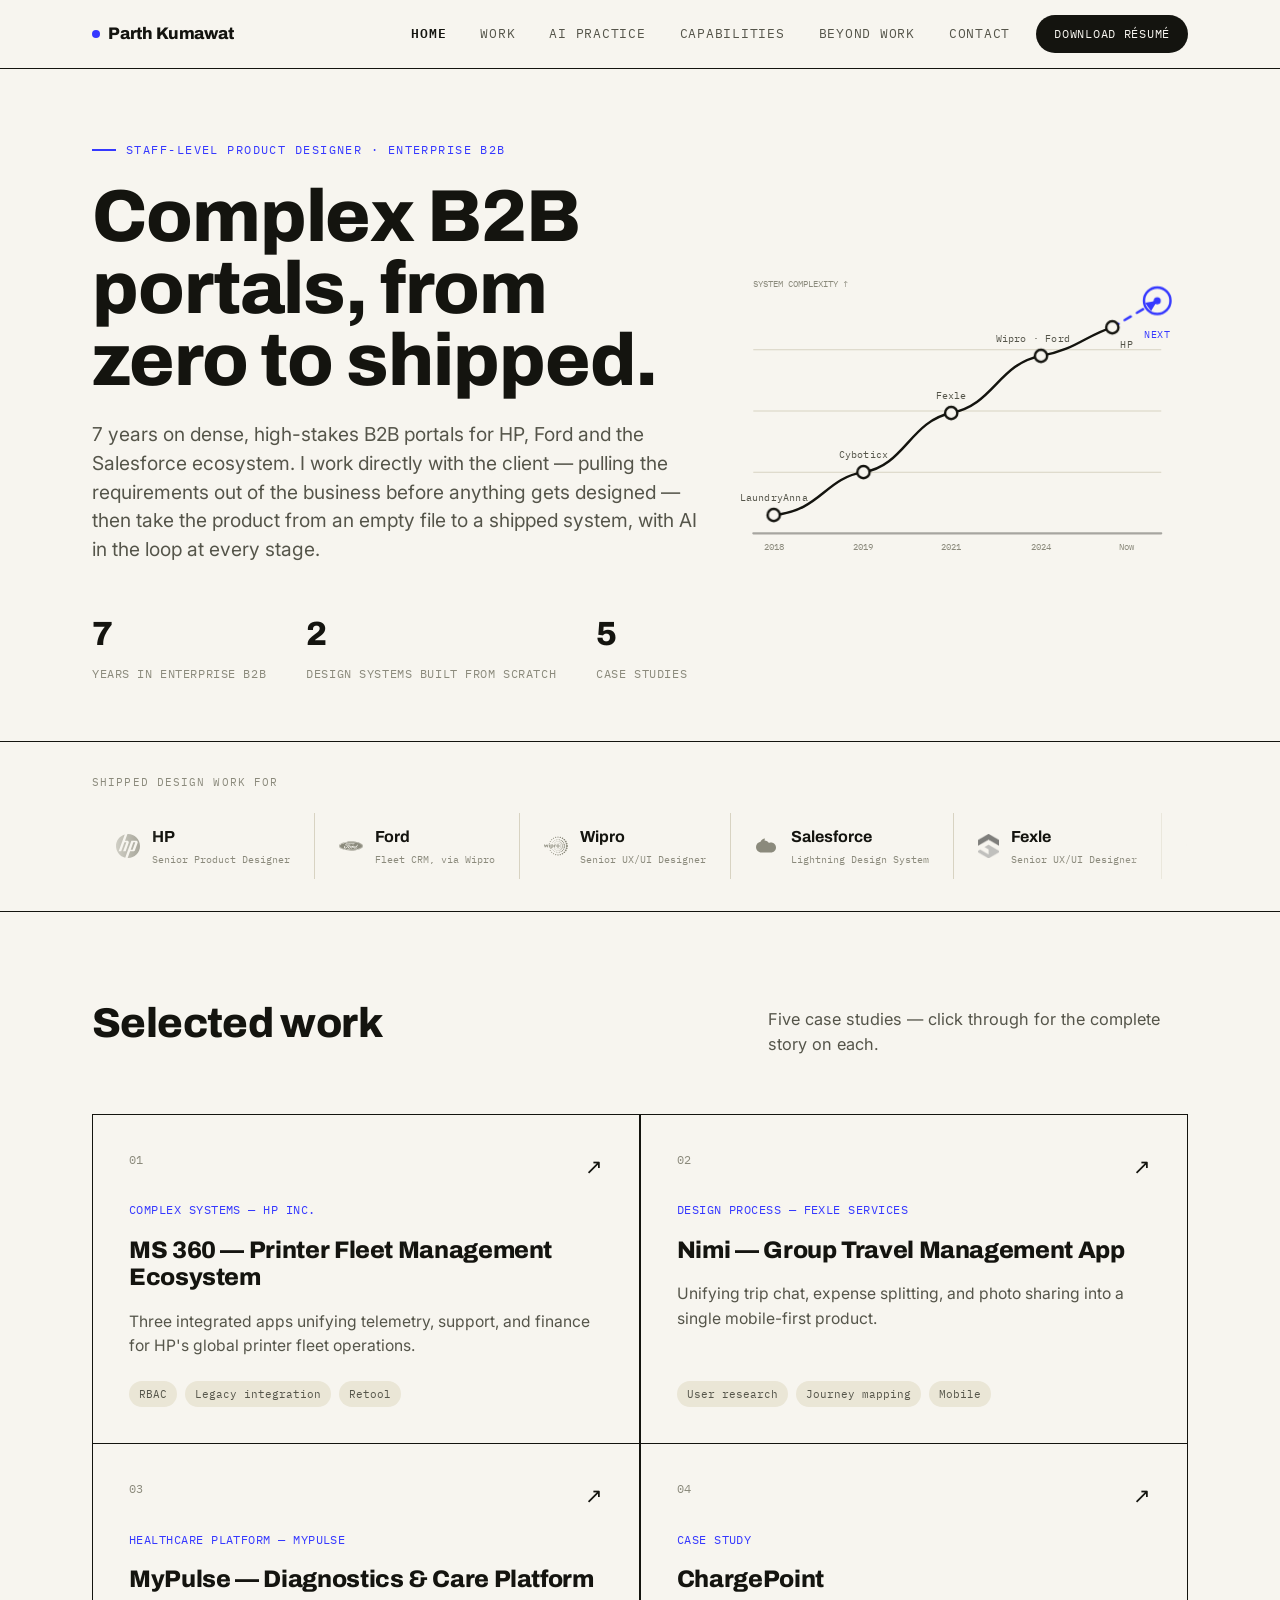
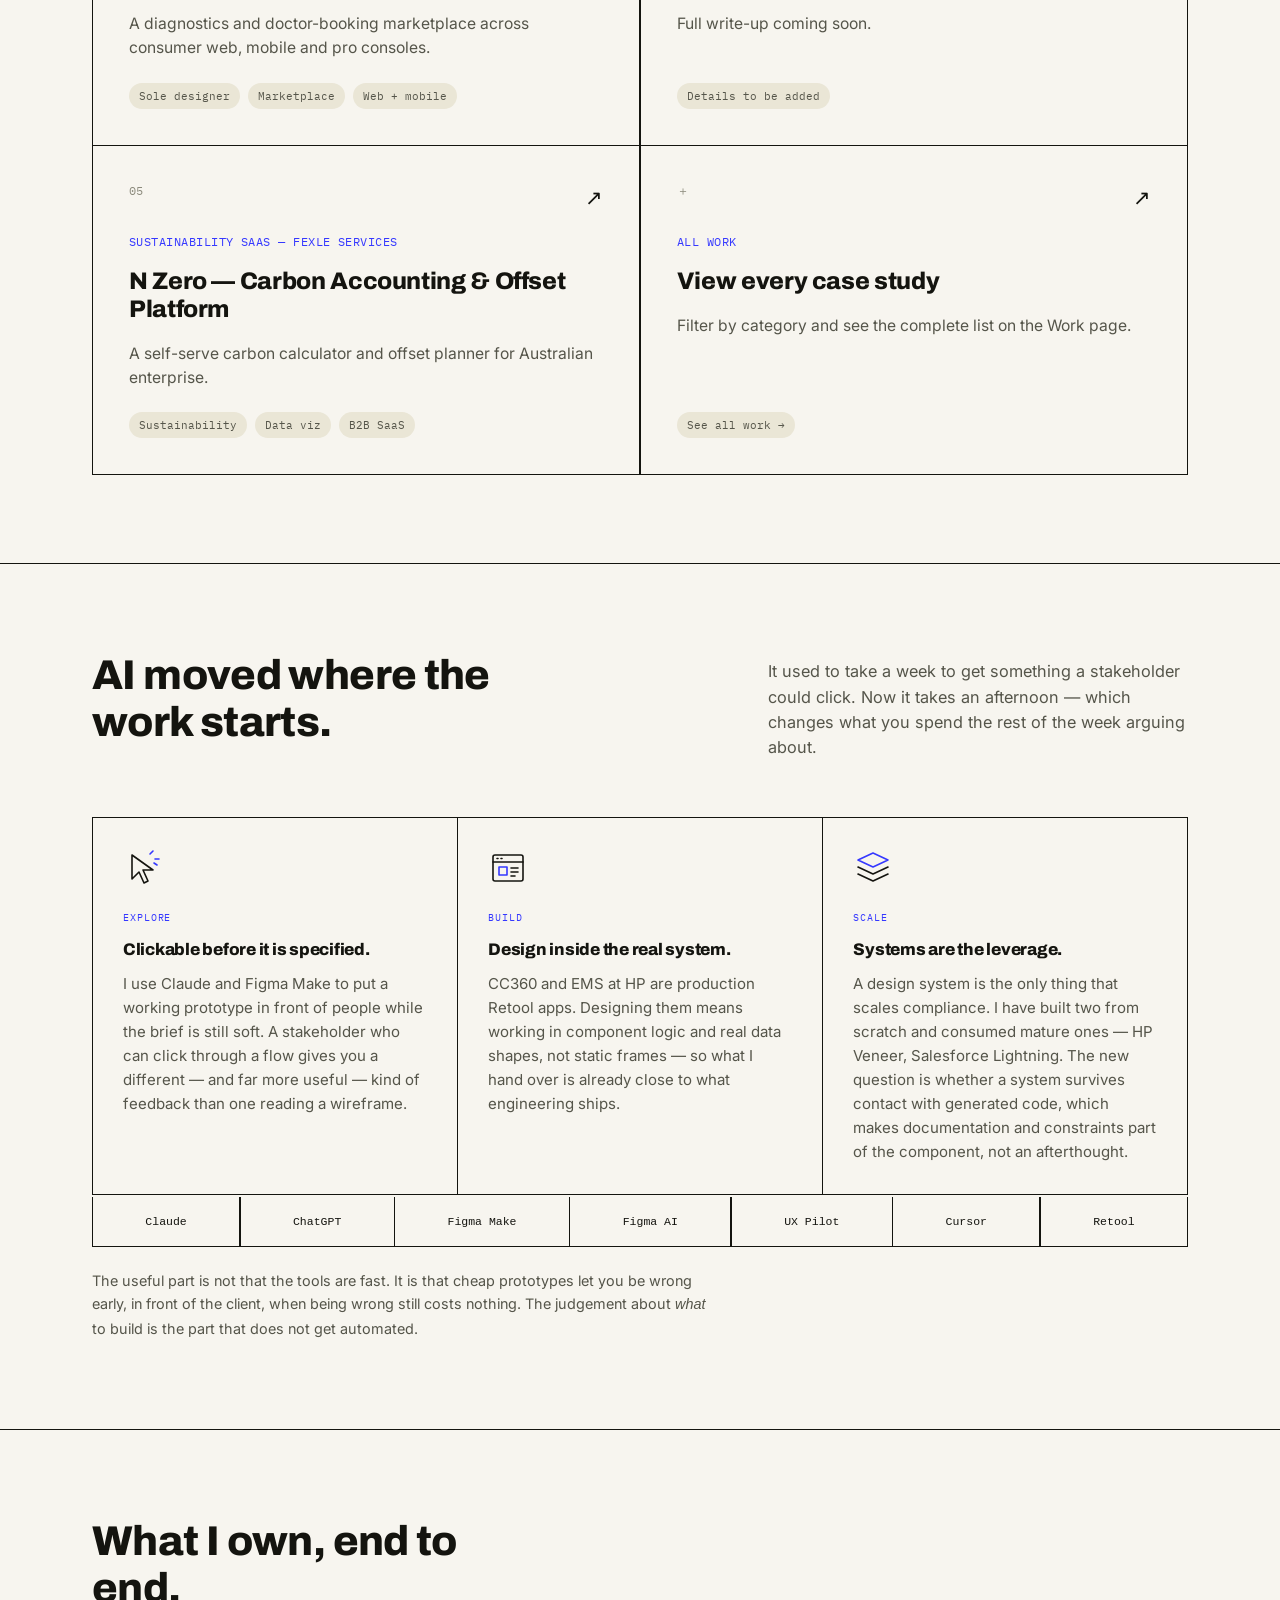
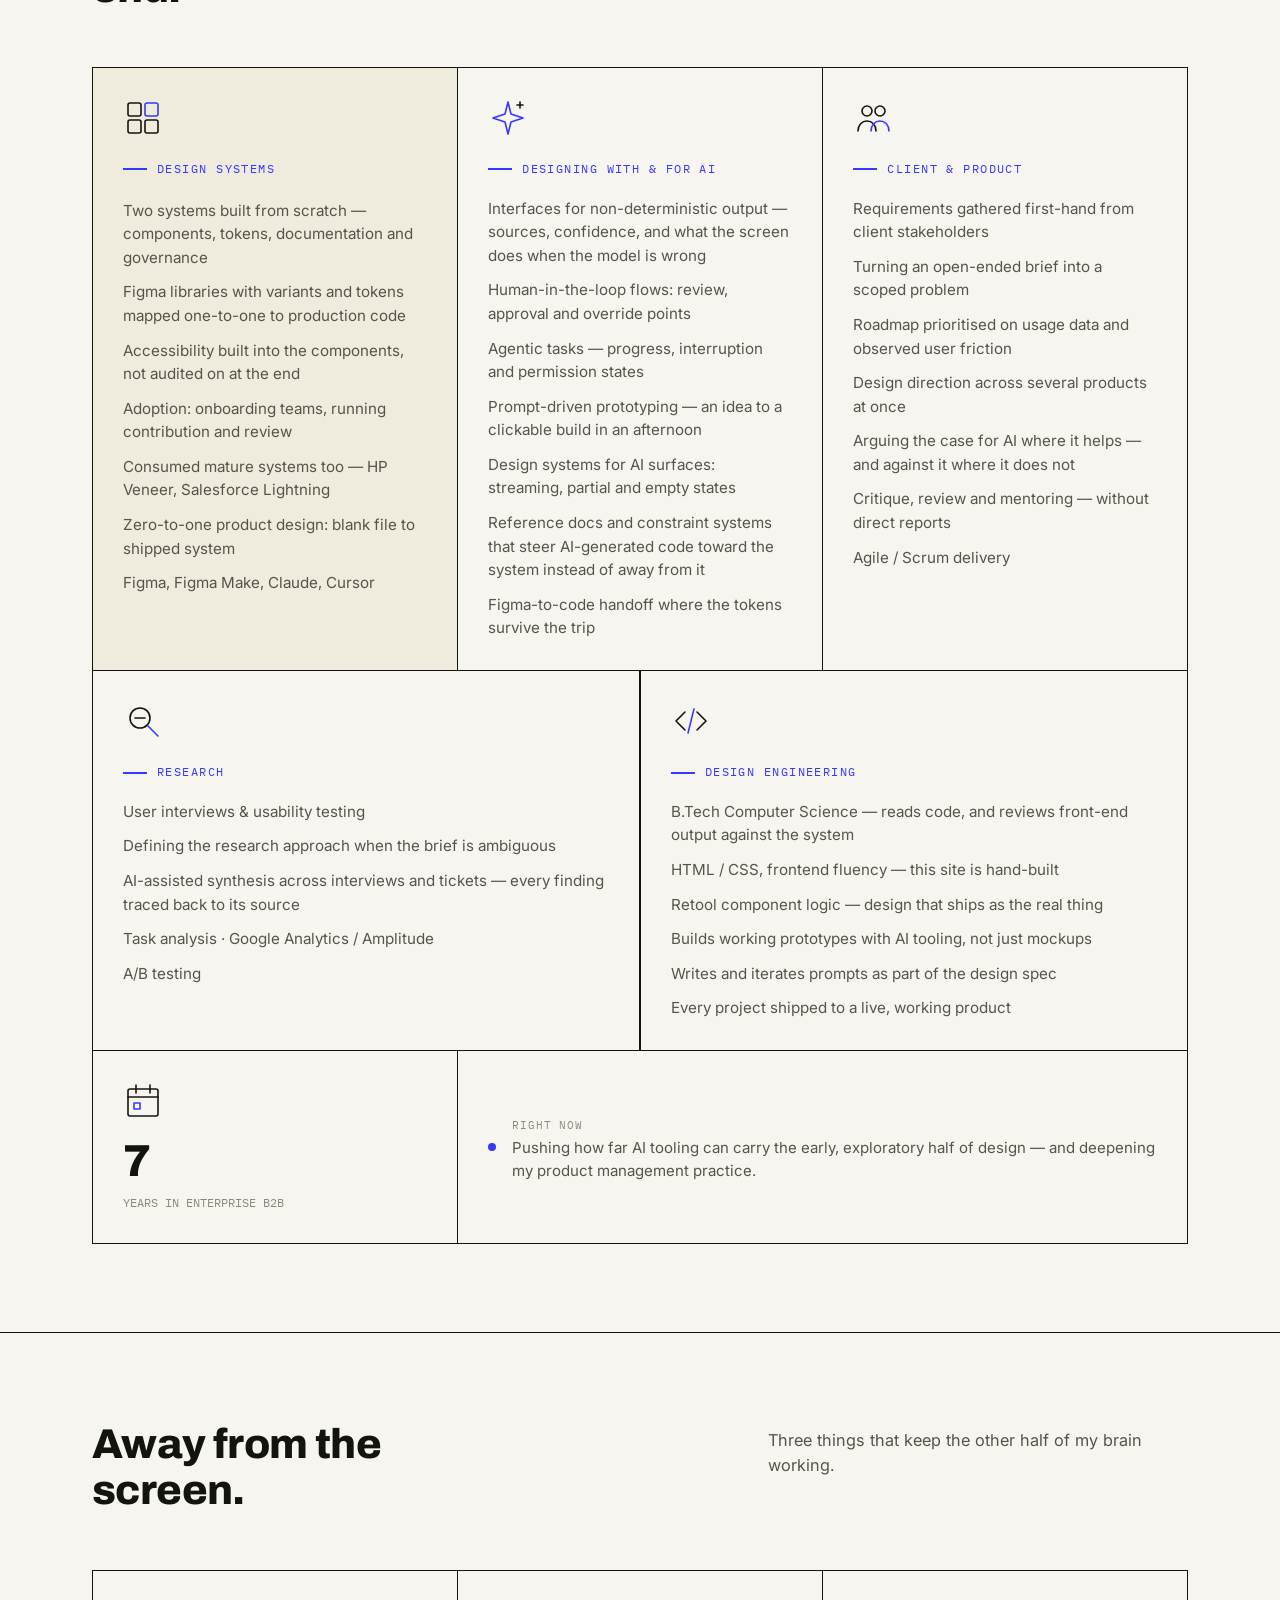
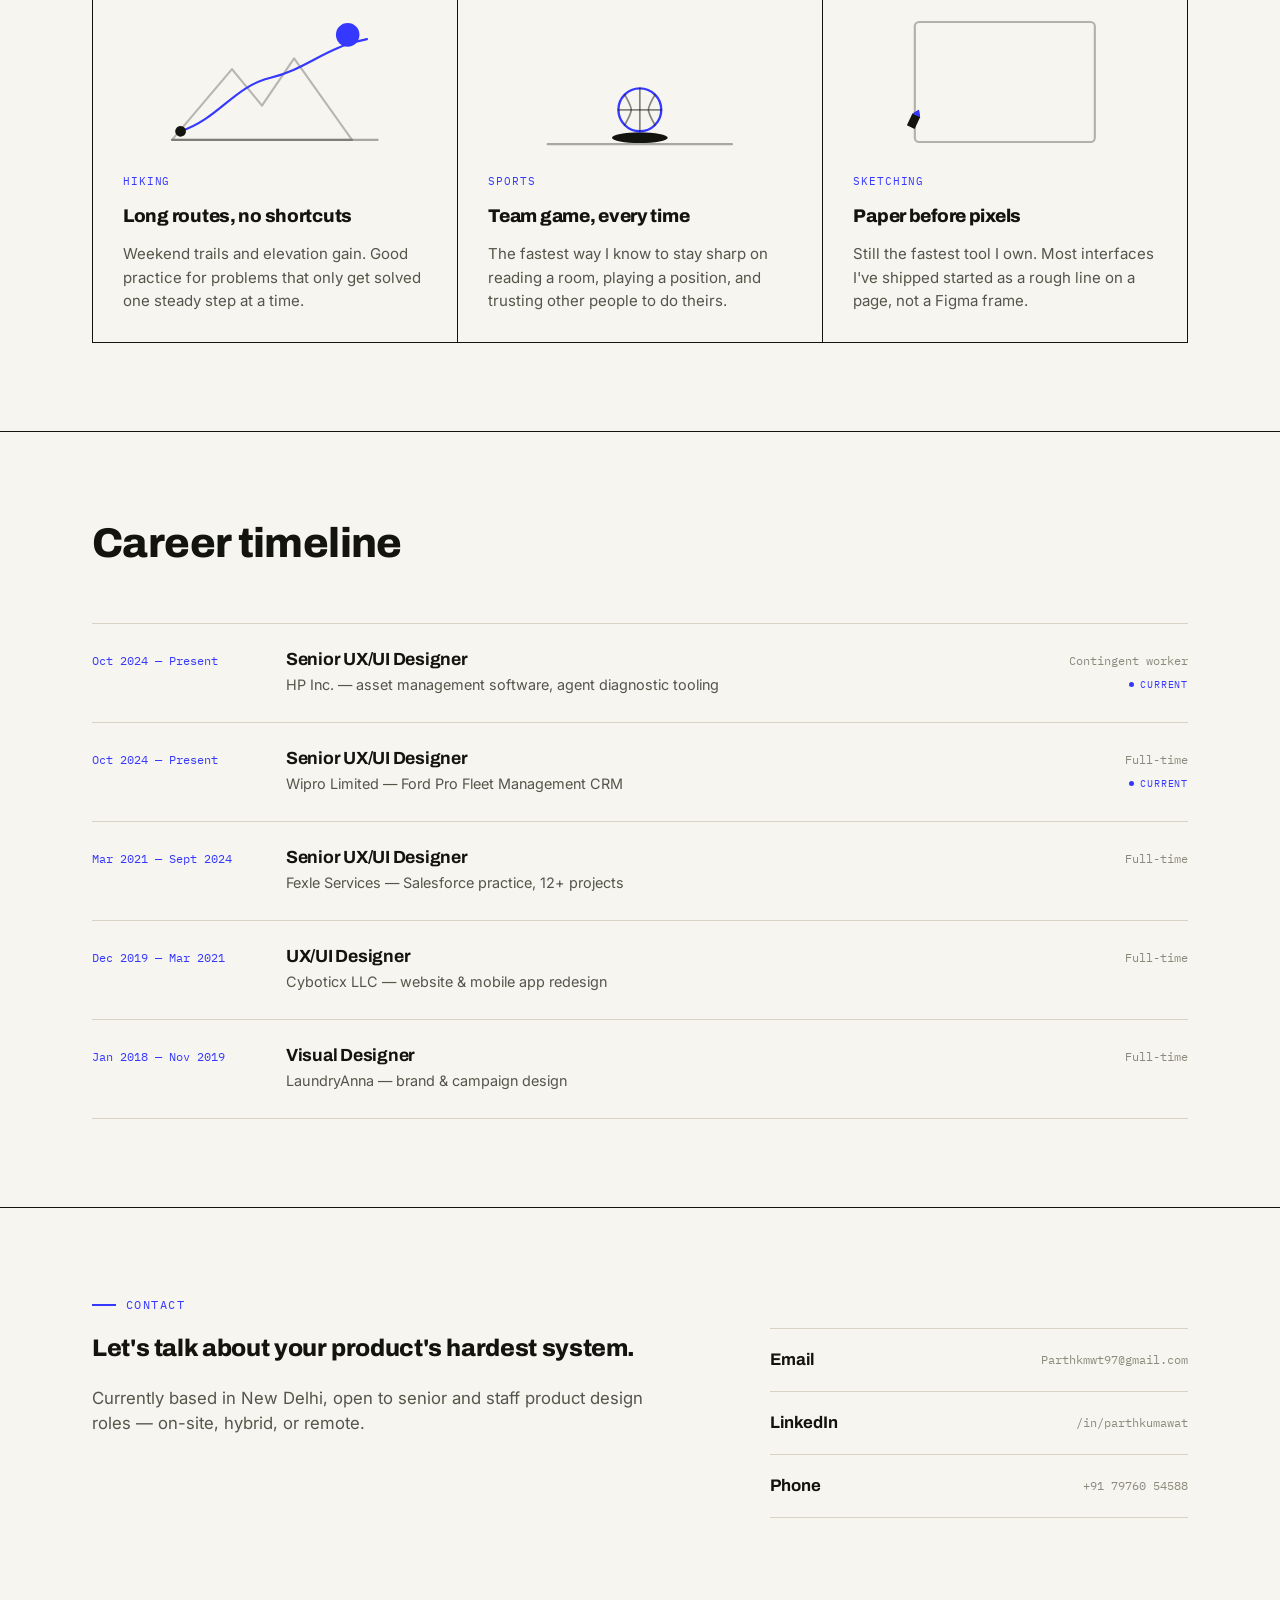
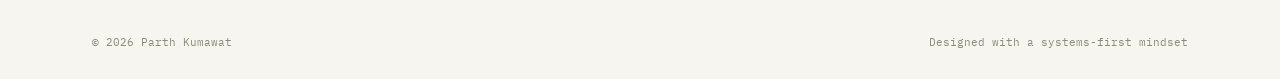
==== commit 6ee1af17: "Update portfolio pages and case studies Co-Authored-By: Claude Sonnet 5.5 <noreply@anthropic.com>" ====
--- a/index.html
+++ b/index.html
@@ -3,8 +3,8 @@
 <head>
 <meta charset="UTF-8">
 <meta name="viewport" content="width=device-width, initial-scale=1.0">
-<title>Parth Kumawat — Senior UX/UI Design Lead</title>
-<meta name="description" content="Senior UX/UI Design Lead with 7+ years in enterprise B2B design for HP, Ford, and the Salesforce ecosystem. Based in New Delhi.">
+<title>Parth Kumawat — Staff-level Product Designer, Enterprise B2B</title>
+<meta name="description" content="Staff-level product designer with 7 years on complex B2B portals for HP, Ford and the Salesforce ecosystem. Design systems built from scratch, zero-to-one product work, and an AI-assisted practice. Based in New Delhi.">
 <link rel="preconnect" href="https://fonts.googleapis.com">
 <link rel="preconnect" href="https://fonts.gstatic.com" crossorigin>
 <link href="https://fonts.googleapis.com/css2?family=Archivo:wght@700;800&family=Inter:wght@400;500;600&family=IBM+Plex+Mono:wght@400;500&display=swap" rel="stylesheet">
@@ -44,6 +44,7 @@
   font-family:'Archivo', sans-serif;
   font-weight:800;
   letter-spacing:-0.015em;
+  line-height:1.12;
   margin:0;
   color:var(--ink);
 }
@@ -231,11 +232,11 @@
 section{padding:88px 0; border-bottom:1.5px solid var(--line-strong);}
 section:last-of-type{border-bottom:none;}
 .section-head{
-  display:flex; justify-content:space-between; align-items:flex-end;
-  gap:24px; margin-bottom:56px; flex-wrap:wrap;
+  display:flex; justify-content:space-between; align-items:flex-start;
+  gap:20px 48px; margin-bottom:56px; flex-wrap:wrap;
 }
 .section-head h2{font-size:clamp(1.8rem, 3.4vw, 2.6rem); max-width:16ch;}
-.section-head p{color:var(--ink-soft); max-width:42ch; margin:0; font-size:1.02rem;}
+.section-head p{color:var(--ink-soft); max-width:42ch; margin:0; font-size:1.02rem; padding-top:7px;}
 
 /* ---------- FILTER TAGS (Work page) ---------- */
 .filter-bar{display:flex; flex-wrap:wrap; gap:10px; margin-bottom:44px;}
@@ -291,20 +292,21 @@
 .bento{
   display:grid; grid-template-columns:repeat(6,1fr);
   grid-template-areas:
-    "craft craft craft product product product"
-    "craft craft craft stat stat stat"
+    "craft craft ai ai product product"
     "research research research technical technical technical"
-    "now now now now now now";
+    "stat stat now now now now";
   gap:1.5px; background:var(--line-strong); border:1.5px solid var(--line-strong);
 }
 .bento-cell{background:var(--paper); padding:30px;}
 .bento-cell.featured{background:var(--paper-2);}
-.bento-craft{grid-area:craft;} .bento-product{grid-area:product;}
+.bento-craft{grid-area:craft;}
+.bento-ai{grid-area:ai;} .bento-product{grid-area:product;}
 .bento-stat{grid-area:stat; display:flex; flex-direction:column; justify-content:center;}
 .bento-research{grid-area:research;} .bento-technical{grid-area:technical;}
-.bento-now{grid-area:now; display:flex; align-items:center; gap:16px; flex-wrap:wrap;}
+.bento-now{grid-area:now; display:flex; align-items:center; gap:16px;}
+.bento-now > div{flex:1 1 0; min-width:0;}
 @media (max-width:900px){
-  .bento{grid-template-columns:1fr; grid-template-areas:"craft" "product" "stat" "research" "technical" "now";}
+  .bento{grid-template-columns:1fr; grid-template-areas:"craft" "ai" "product" "research" "technical" "stat" "now";}
 }
 .bento-cell ul{list-style:none; margin:0; padding:0; display:flex; flex-direction:column; gap:11px;}
 .bento-cell li{font-size:0.95rem; color:var(--ink-soft);}
@@ -762,7 +764,7 @@
 /* ---------- EXPERIENCE TIMELINE ---------- */
 .timeline{margin-top:0;}
 .tl-item{
-  display:grid; grid-template-columns:170px 1fr 140px; gap:24px;
+  display:grid; grid-template-columns:170px 1fr 165px; gap:24px;
   padding:26px 0; border-top:1px solid var(--line); align-items:baseline;
 }
 .tl-item:last-child{border-bottom:1px solid var(--line);}
@@ -830,6 +832,81 @@
   html{scroll-behavior:auto;}
 }
 
+
+/* ---- AI practice ---- */
+#ai .ai-grid{display:grid; grid-template-columns:repeat(3,1fr); gap:1.5px;
+  background:var(--line-strong); border:1.5px solid var(--line-strong);}
+#ai .ai-cell{background:var(--paper); padding:30px;}
+#ai .ai-cell h3{margin:0 0 12px; font-family:'Archivo',sans-serif; font-weight:800; font-size:1.05rem;}
+#ai .ai-cell p{margin:0; font-size:0.94rem; color:var(--ink-soft); line-height:1.6;}
+#ai .ai-cell .ai-k{display:block; margin-bottom:16px; font-family:'IBM Plex Mono',monospace;
+  font-size:10px; letter-spacing:.09em; text-transform:uppercase; color:var(--accent);}
+#ai .ai-strip{display:flex; flex-wrap:wrap; gap:1.5px; margin-top:1.5px;
+  background:var(--line-strong); border:1.5px solid var(--line-strong); border-top:0;}
+#ai .ai-tool{flex:1 1 auto; background:var(--paper); padding:15px 20px; text-align:center;
+  font-family:'IBM Plex Mono',monospace; font-size:11.5px; color:var(--ink-soft); white-space:nowrap;}
+#ai .ai-tool b{color:var(--ink); font-weight:500;}
+#ai .ai-note{margin:22px 0 0; font-size:0.9rem; color:var(--ink-soft); line-height:1.65; max-width:70ch;}
+@media (max-width:860px){ #ai .ai-grid{grid-template-columns:1fr;} }
+
+.tl-now{display:block; margin-top:6px; font-family:'IBM Plex Mono',monospace; font-size:10px;
+  letter-spacing:.08em; text-transform:uppercase; color:var(--accent);}
+.tl-now::before{content:''; display:inline-block; width:5px; height:5px; border-radius:50%;
+  background:var(--accent); margin-right:6px; vertical-align:1px;}
+@media (max-width:760px){ .tl-now{margin-top:4px;} }
+
+/* ---- capability visuals ---- */
+.cap-vis{margin-top:24px; padding-top:22px; border-top:1px solid var(--line);}
+.cap-vis .cv-k{display:block; margin-bottom:14px; font-family:'IBM Plex Mono',monospace;
+  font-size:9.5px; letter-spacing:.1em; text-transform:uppercase; color:var(--ink-faint);}
+
+/* token specimen */
+.spec-row{display:flex; flex-wrap:wrap; gap:6px; margin-bottom:18px;}
+.spec-tok{flex:0 0 auto; width:52px;}
+.spec-tok i{display:block; height:30px; border:1px solid var(--line-strong);}
+.spec-tok b{display:block; margin-top:5px; font-family:'IBM Plex Mono',monospace;
+  font-size:8.5px; font-weight:400; color:var(--ink-faint); letter-spacing:.02em;}
+.spec-type{display:flex; align-items:baseline; gap:14px; flex-wrap:wrap; margin-bottom:18px;}
+.spec-type span{font-family:'Archivo',sans-serif; font-weight:800; color:var(--ink); line-height:1;}
+.spec-comp{display:flex; align-items:center; gap:10px; flex-wrap:wrap;}
+.sc-btn{font-family:'Inter',sans-serif; font-size:11px; padding:7px 15px; border-radius:999px;
+  background:var(--ink); color:var(--paper);}
+.sc-ghost{font-family:'Inter',sans-serif; font-size:11px; padding:6px 14px; border-radius:999px;
+  border:1px solid var(--line-strong); color:var(--ink);}
+.sc-field{flex:1 1 110px; min-width:90px; height:30px; border:1px solid var(--line-strong);
+  background:var(--paper); position:relative;}
+.sc-field::after{content:''; position:absolute; left:10px; top:12px; width:36px; height:5px;
+  background:var(--line);}
+.sc-sw{width:34px; height:19px; border-radius:999px; background:var(--accent); position:relative;}
+.sc-sw::after{content:''; position:absolute; top:3px; right:3px; width:13px; height:13px;
+  border-radius:50%; background:var(--paper);}
+
+/* pipeline + handoff diagrams */
+.cap-vis svg{display:block; width:100%; max-width:560px; height:auto;}
+.cap-vis .d-box{fill:var(--paper); stroke:var(--ink); stroke-width:1.5;}
+.cap-vis .d-box-2{fill:var(--paper-2); stroke:var(--ink); stroke-width:1.5;}
+.cap-vis .d-acc{fill:none; stroke:var(--accent); stroke-width:1.5;}
+.cap-vis .d-line{fill:none; stroke:var(--ink); stroke-width:1.5;}
+.cap-vis .d-dash{fill:none; stroke:var(--ink-faint); stroke-width:1.5; stroke-dasharray:3 3;}
+.cap-vis .d-t{font-family:'IBM Plex Mono',monospace; font-size:9px; fill:var(--ink);}
+.cap-vis .d-t-f{font-family:'IBM Plex Mono',monospace; font-size:8.5px; fill:var(--ink-faint);}
+.cap-vis .d-t-a{font-family:'IBM Plex Mono',monospace; font-size:8.5px; fill:var(--accent);}
+
+/* years rail */
+.yr-rail{margin-top:18px;}
+.yr-rail .yl{fill:none; stroke:var(--line-strong); stroke-width:1.5;}
+.yr-rail .yd{fill:var(--paper); stroke:var(--ink); stroke-width:1.5;}
+.yr-rail .yd-now{fill:var(--accent); stroke:var(--accent);}
+.yr-rail text{font-family:'IBM Plex Mono',monospace; font-size:8.5px; fill:var(--ink-faint);}
+.bento-stat{justify-content:flex-start;}
+
+
+/* ---- capability icons ---- */
+.cap-ic{display:block; width:40px; height:40px; margin-bottom:22px; fill:none;
+  stroke:var(--ink); stroke-width:1.6; stroke-linecap:round; stroke-linejoin:round;}
+.cap-ic .ic-a{stroke:var(--accent);}
+.bento-stat{justify-content:flex-start;}
+.bento-stat .cap-ic{margin-bottom:18px;}
 </style>
 </head>
 <body>
@@ -842,6 +919,7 @@
     <nav>
       <a href="index.html" class="active">Home</a>
       <a href="work.html">Work</a>
+      <a href="index.html#ai">AI practice</a>
       <a href="index.html#capabilities">Capabilities</a>
       <a href="index.html#hobbies">Beyond work</a>
       <a href="index.html#contact">Contact</a>
@@ -856,12 +934,12 @@
   <section class="hero" id="top" style="border-bottom:1.5px solid var(--line-strong); padding-bottom:56px;">
     <div class="wrap hero-grid">
       <div>
-        <div class="eyebrow">Senior UX/UI Design Lead</div>
-        <h1 class="hero-title">Complex enterprise systems, made usable.</h1>
-        <p class="hero-sub">7+ years designing B2B platforms for HP, Ford, and the Salesforce ecosystem — turning complex enterprise workflows into products people can actually use.</p>
+        <div class="eyebrow">Staff-level Product Designer &middot; Enterprise B2B</div>
+        <h1 class="hero-title">Complex B2B portals, from zero to shipped.</h1>
+        <p class="hero-sub">7 years on dense, high-stakes B2B portals for HP, Ford and the Salesforce ecosystem. I work directly with the client &mdash; pulling the requirements out of the business before anything gets designed &mdash; then take the product from an empty file to a shipped system, with AI in the loop at every stage.</p>
         <div class="hero-stats">
-          <div><strong>7+</strong><span>Years in enterprise UX</span></div>
-          <div><strong>7</strong><span>Companies shipped work for</span></div>
+          <div><strong>7</strong><span>Years in enterprise B2B</span></div>
+          <div><strong>2</strong><span>Design systems built from scratch</span></div>
           <div><strong>5</strong><span>Case studies</span></div>
         </div>
       </div>
@@ -1033,10 +1111,10 @@
         </a>
         <a class="case-card" href="case-studies/n-zero.html">
           <div class="cc-top"><span class="cc-index">05</span><span class="cc-arrow">↗</span></div>
-          <span class="cc-meta">Case study</span>
-          <h3>N Zero</h3>
-          <p class="cc-desc">Full write-up coming soon.</p>
-          <div class="cc-tags"><span>Details to be added</span></div>
+          <span class="cc-meta">Sustainability SaaS — Fexle Services</span>
+          <h3>N Zero — Carbon Accounting &amp; Offset Platform</h3>
+          <p class="cc-desc">A self-serve carbon calculator and offset planner for Australian enterprise.</p>
+          <div class="cc-tags"><span>Sustainability</span><span>Data viz</span><span>B2B SaaS</span></div>
         </a>
         <a class="case-card" href="work.html">
           <div class="cc-top"><span class="cc-index">＋</span><span class="cc-arrow">↗</span></div>
@@ -1050,54 +1128,123 @@
   </section>
 
   <!-- CAPABILITIES -->
+
+  <!-- AI PRACTICE -->
+  <section id="ai">
+    <div class="wrap">
+      <div class="section-head reveal">
+        <h2>AI moved where the work starts.</h2>
+        <p class="section-sub">It used to take a week to get something a stakeholder could click. Now it takes an afternoon &mdash; which changes what you spend the rest of the week arguing about.</p>
+      </div>
+      <div class="ai-grid reveal">
+        <div class="ai-cell">
+          <svg class="cap-ic" viewBox="0 0 40 40" aria-hidden="true"><path d="M9 7 L9 31 L16 24 L21 35 L25 33 L20 22 L30 22 Z"/><path d="M27 6 l3 -3 M32 11 h4 M31 15 l3 2" class="ic-a"/></svg>
+          <span class="ai-k">Explore</span>
+          <h3>Clickable before it is specified.</h3>
+          <p>I use Claude and Figma Make to put a working prototype in front of people while the brief is still soft. A stakeholder who can click through a flow gives you a different &mdash; and far more useful &mdash; kind of feedback than one reading a wireframe.</p>
+        </div>
+        <div class="ai-cell">
+          <svg class="cap-ic" viewBox="0 0 40 40" aria-hidden="true"><rect x="5" y="7" width="30" height="26" rx="2"/><path d="M5 14 h30"/><path d="M9 10.5 h1 M13 10.5 h1"/><rect x="11" y="19" width="8" height="8" class="ic-a"/><path d="M23 20 h7 M23 24 h7 M23 28 h4"/></svg>
+          <span class="ai-k">Build</span>
+          <h3>Design inside the real system.</h3>
+          <p>CC360 and EMS at HP are production Retool apps. Designing them means working in component logic and real data shapes, not static frames &mdash; so what I hand over is already close to what engineering ships.</p>
+        </div>
+        <div class="ai-cell">
+          <svg class="cap-ic" viewBox="0 0 40 40" aria-hidden="true"><path d="M20 5 L35 12 L20 19 L5 12 Z" class="ic-a"/><path d="M5 19 L20 26 L35 19"/><path d="M5 26 L20 33 L35 26"/></svg>
+          <span class="ai-k">Scale</span>
+          <h3>Systems are the leverage.</h3>
+          <p>A design system is the only thing that scales compliance. I have built two from scratch and consumed mature ones &mdash; HP Veneer, Salesforce Lightning. The new question is whether a system survives contact with generated code, which makes documentation and constraints part of the component, not an afterthought.</p>
+        </div>
+      </div>
+      <div class="ai-strip reveal">
+        <span class="ai-tool"><b>Claude</b></span>
+        <span class="ai-tool"><b>ChatGPT</b></span>
+        <span class="ai-tool"><b>Figma Make</b></span>
+        <span class="ai-tool"><b>Figma AI</b></span>
+        <span class="ai-tool"><b>UX Pilot</b></span>
+        <span class="ai-tool"><b>Cursor</b></span>
+        <span class="ai-tool"><b>Retool</b></span>
+      </div>
+      <p class="ai-note reveal">The useful part is not that the tools are fast. It is that cheap prototypes let you be wrong early, in front of the client, when being wrong still costs nothing. The judgement about <em>what</em> to build is the part that does not get automated.</p>
+    </div>
+  </section>
+
   <section id="capabilities">
     <div class="wrap">
       <div class="section-head reveal">
-        <h2>Systems thinking, applied across the product lifecycle.</h2>
+        <h2>What I own, end to end.</h2>
       </div>
       <div class="bento reveal">
         <div class="bento-cell bento-craft featured">
-          <div class="eyebrow" style="margin-bottom:20px;">Design craft</div>
+          <svg class="cap-ic" viewBox="0 0 40 40" aria-hidden="true"><rect x="5" y="5" width="13" height="13" rx="2"/><rect x="22" y="5" width="13" height="13" rx="2" class="ic-a"/><rect x="5" y="22" width="13" height="13" rx="2"/><rect x="22" y="22" width="13" height="13" rx="2"/></svg>
+          <div class="eyebrow" style="margin-bottom:20px;">Design systems</div>
           <ul>
-            <li>Figma & Adobe XD</li>
-            <li>Retool component logic</li>
-            <li>HP Veneer & Salesforce SLDS</li>
-            <li>Prototyping & information architecture</li>
-            <li>Design system governance</li>
+            <li>Two systems built from scratch &mdash; components, tokens, documentation and governance</li>
+            <li>Figma libraries with variants and tokens mapped one-to-one to production code</li>
+            <li>Accessibility built into the components, not audited on at the end</li>
+            <li>Adoption: onboarding teams, running contribution and review</li>
+            <li>Consumed mature systems too &mdash; HP Veneer, Salesforce Lightning</li>
+            <li>Zero-to-one product design: blank file to shipped system</li>
+            <li>Figma, Figma Make, Claude, Cursor</li>
           </ul>
         </div>
+        <div class="bento-cell bento-ai">
+          <svg class="cap-ic" viewBox="0 0 40 40" aria-hidden="true"><path d="M20 4 L23 16 L35 20 L23 24 L20 36 L17 24 L5 20 L17 16 Z" class="ic-a"/><path d="M32 4 v6 M29 7 h6"/></svg>
+          <div class="eyebrow" style="margin-bottom:18px;">Designing with &amp; for AI</div>
+          <ul>
+            <li>Interfaces for non-deterministic output &mdash; sources, confidence, and what the screen does when the model is wrong</li>
+            <li>Human-in-the-loop flows: review, approval and override points</li>
+            <li>Agentic tasks &mdash; progress, interruption and permission states</li>
+            <li>Prompt-driven prototyping &mdash; an idea to a clickable build in an afternoon</li>
+            <li>Design systems for AI surfaces: streaming, partial and empty states</li>
+            <li>Reference docs and constraint systems that steer AI-generated code toward the system instead of away from it</li>
+            <li>Figma-to-code handoff where the tokens survive the trip</li>
+          </ul>
+        </div>
         <div class="bento-cell bento-product">
-          <div class="eyebrow" style="margin-bottom:18px;">Product</div>
+          <svg class="cap-ic" viewBox="0 0 40 40" aria-hidden="true"><circle cx="14" cy="13" r="5"/><circle cx="27" cy="13" r="5"/><path d="M5 33 c0-6 4-10 9-10 s9 4 9 10"/><path d="M18 33 c0-6 4-10 9-10 s9 4 9 10" class="ic-a"/></svg>
+          <div class="eyebrow" style="margin-bottom:18px;">Client &amp; product</div>
           <ul>
-            <li>Product strategy & roadmapping</li>
-            <li>Feature prioritization</li>
+            <li>Requirements gathered first-hand from client stakeholders</li>
+            <li>Turning an open-ended brief into a scoped problem</li>
+            <li>Roadmap prioritised on usage data and observed user friction</li>
+            <li>Design direction across several products at once</li>
+            <li>Arguing the case for AI where it helps &mdash; and against it where it does not</li>
+            <li>Critique, review and mentoring &mdash; without direct reports</li>
             <li>Agile / Scrum delivery</li>
           </ul>
         </div>
         <div class="bento-cell bento-stat">
-          <span class="big-stat">7+</span>
-          <span>YEARS IN ENTERPRISE UX</span>
+          <svg class="cap-ic" viewBox="0 0 40 40" aria-hidden="true"><rect x="5" y="8" width="30" height="27" rx="2"/><path d="M5 16 h30"/><path d="M13 4 v8 M27 4 v8"/><rect x="11" y="22" width="6" height="6" class="ic-a"/></svg>
+          <span class="big-stat">7</span>
+          <span>YEARS IN ENTERPRISE B2B</span>
         </div>
         <div class="bento-cell bento-research">
+          <svg class="cap-ic" viewBox="0 0 40 40" aria-hidden="true"><circle cx="17" cy="17" r="10"/><path d="M25 25 L35 35" class="ic-a"/><path d="M12 17 h10"/></svg>
           <div class="eyebrow" style="margin-bottom:18px;">Research</div>
           <ul>
-            <li>User interviews & usability testing</li>
-            <li>Task analysis · Google Analytics / Amplitude</li>
+            <li>User interviews &amp; usability testing</li>
+            <li>Defining the research approach when the brief is ambiguous</li>
+            <li>AI-assisted synthesis across interviews and tickets &mdash; every finding traced back to its source</li>
+            <li>Task analysis &middot; Google Analytics / Amplitude</li>
             <li>A/B testing</li>
           </ul>
         </div>
         <div class="bento-cell bento-technical">
-          <div class="eyebrow" style="margin-bottom:18px;">Technical</div>
+          <svg class="cap-ic" viewBox="0 0 40 40" aria-hidden="true"><path d="M14 11 L5 20 L14 29"/><path d="M26 11 L35 20 L26 29"/><path d="M23 8 L17 32" class="ic-a"/></svg>
+          <div class="eyebrow" style="margin-bottom:18px;">Design engineering</div>
           <ul>
-            <li>B.Tech Computer Science — reads and writes basic code</li>
-            <li>Designs inside component libraries (HP Veneer, Salesforce SLDS), not just mockups</li>
-            <li>HTML / CSS, frontend fluency</li>
+            <li>B.Tech Computer Science &mdash; reads code, and reviews front-end output against the system</li>
+            <li>HTML / CSS, frontend fluency &mdash; this site is hand-built</li>
+            <li>Retool component logic &mdash; design that ships as the real thing</li>
+            <li>Builds working prototypes with AI tooling, not just mockups</li>
+            <li>Writes and iterates prompts as part of the design spec</li>
             <li>Every project shipped to a live, working product</li>
           </ul>
         </div>
         <div class="bento-cell bento-now">
           <span class="now-dot"></span>
-          <div><span class="now-tag">Right now</span><p>Deepening my product management practice, and studying how high-performing teams run design critique.</p></div>
+          <div><span class="now-tag">Right now</span><p>Pushing how far AI tooling can carry the early, exploratory half of design &mdash; and deepening my product management practice.</p></div>
         </div>
       </div>
     </div>
@@ -1107,7 +1254,7 @@
   <section id="hobbies">
     <div class="wrap">
       <div class="section-head reveal">
-        <h2>Away from the screen</h2>
+        <h2>Away from the screen.</h2>
         <p>Three things that keep the other half of my brain working.</p>
       </div>
       <div class="hobby-grid reveal">
@@ -1181,12 +1328,12 @@
         <div class="tl-item">
           <div class="tl-date">Oct 2024 — Present</div>
           <div class="tl-role"><h3>Senior UX/UI Designer</h3><p>HP Inc. — asset management software, agent diagnostic tooling</p></div>
-          <div class="tl-loc">Contract</div>
+          <div class="tl-loc">Contingent worker<span class="tl-now">Current</span></div>
         </div>
         <div class="tl-item">
           <div class="tl-date">Oct 2024 — Present</div>
           <div class="tl-role"><h3>Senior UX/UI Designer</h3><p>Wipro Limited — Ford Pro Fleet Management CRM</p></div>
-          <div class="tl-loc">Contract</div>
+          <div class="tl-loc">Full-time<span class="tl-now">Current</span></div>
         </div>
         <div class="tl-item">
           <div class="tl-date">Mar 2021 — Sept 2024</div>
@@ -1214,7 +1361,7 @@
         <div class="reveal">
           <div class="eyebrow">Contact</div>
           <h2>Let's talk about your product's hardest system.</h2>
-          <p class="hero-sub" style="font-size:1.05rem;">Currently based in New Delhi, open to senior design and product roles — on-site, hybrid, or remote.</p>
+          <p class="hero-sub" style="font-size:1.05rem;">Currently based in New Delhi, open to senior and staff product design roles &mdash; on-site, hybrid, or remote.</p>
         </div>
         <div class="reveal">
           <div class="contact-links">
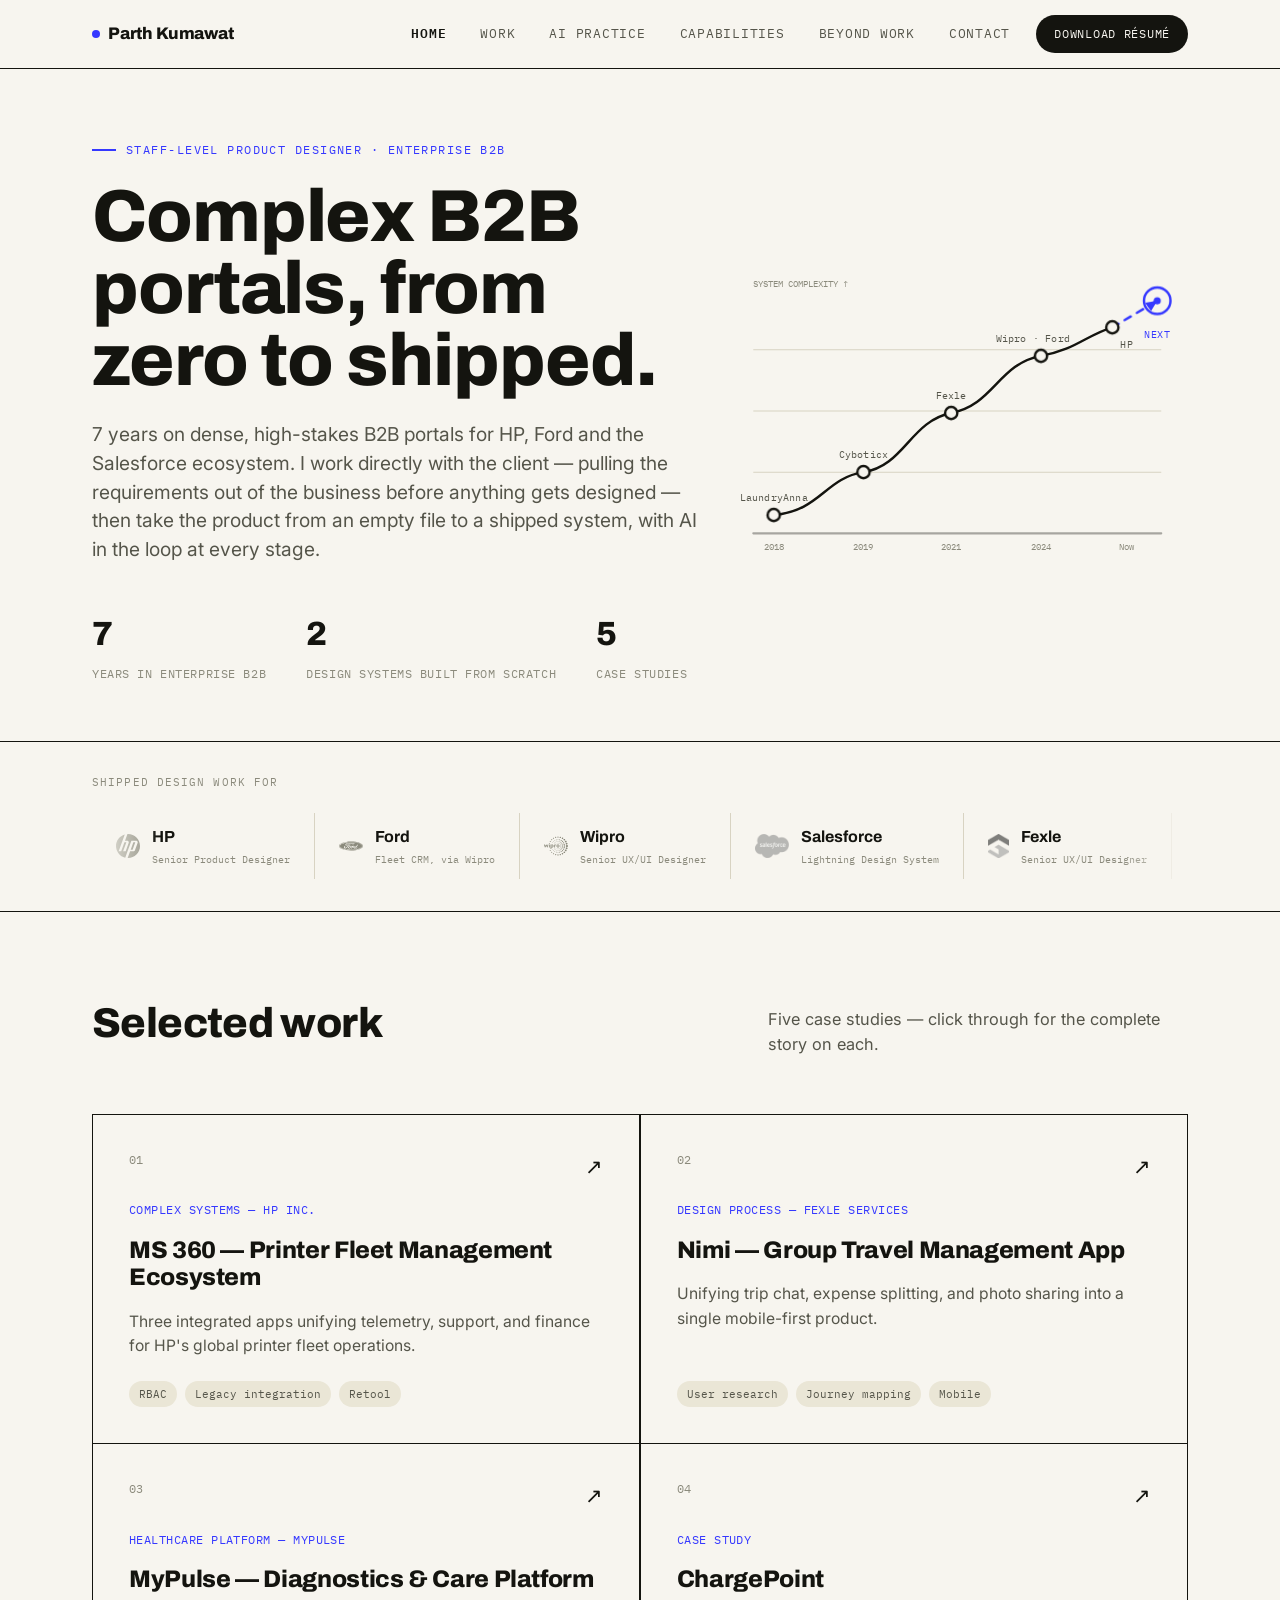
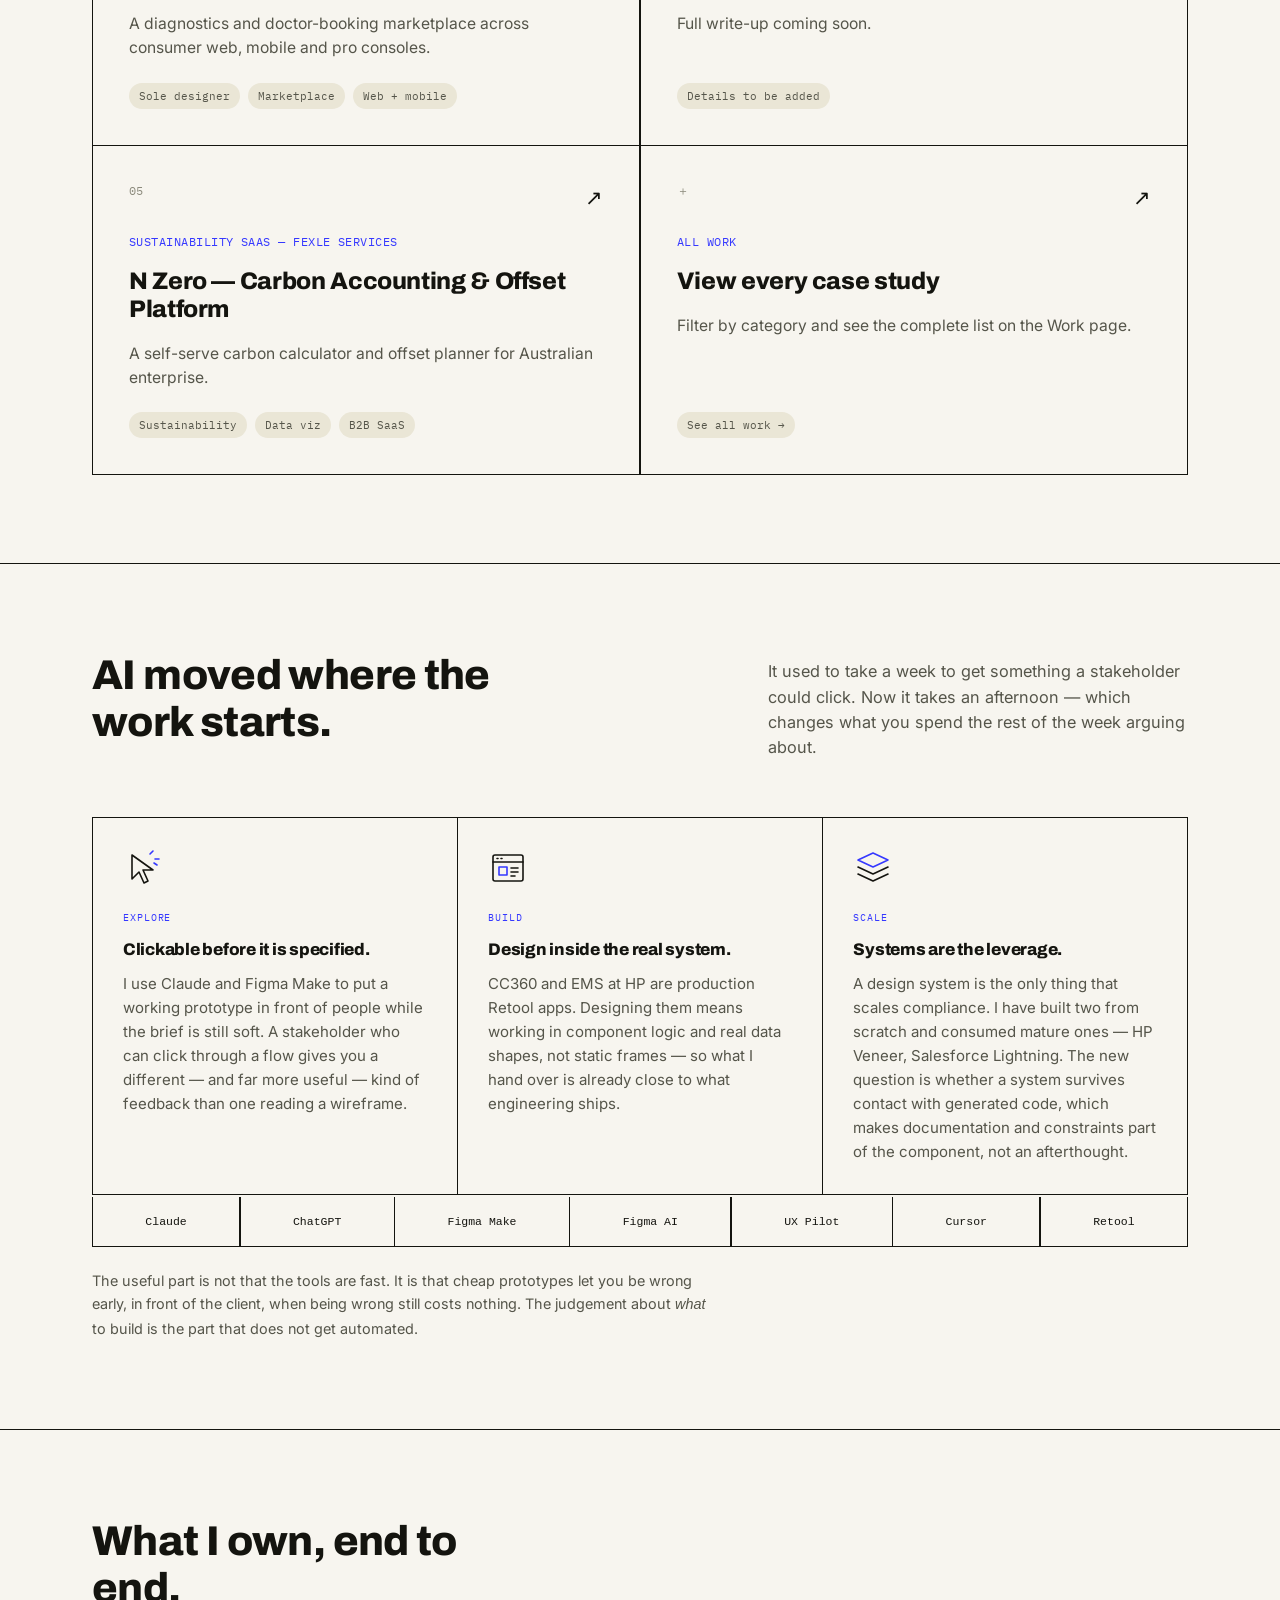
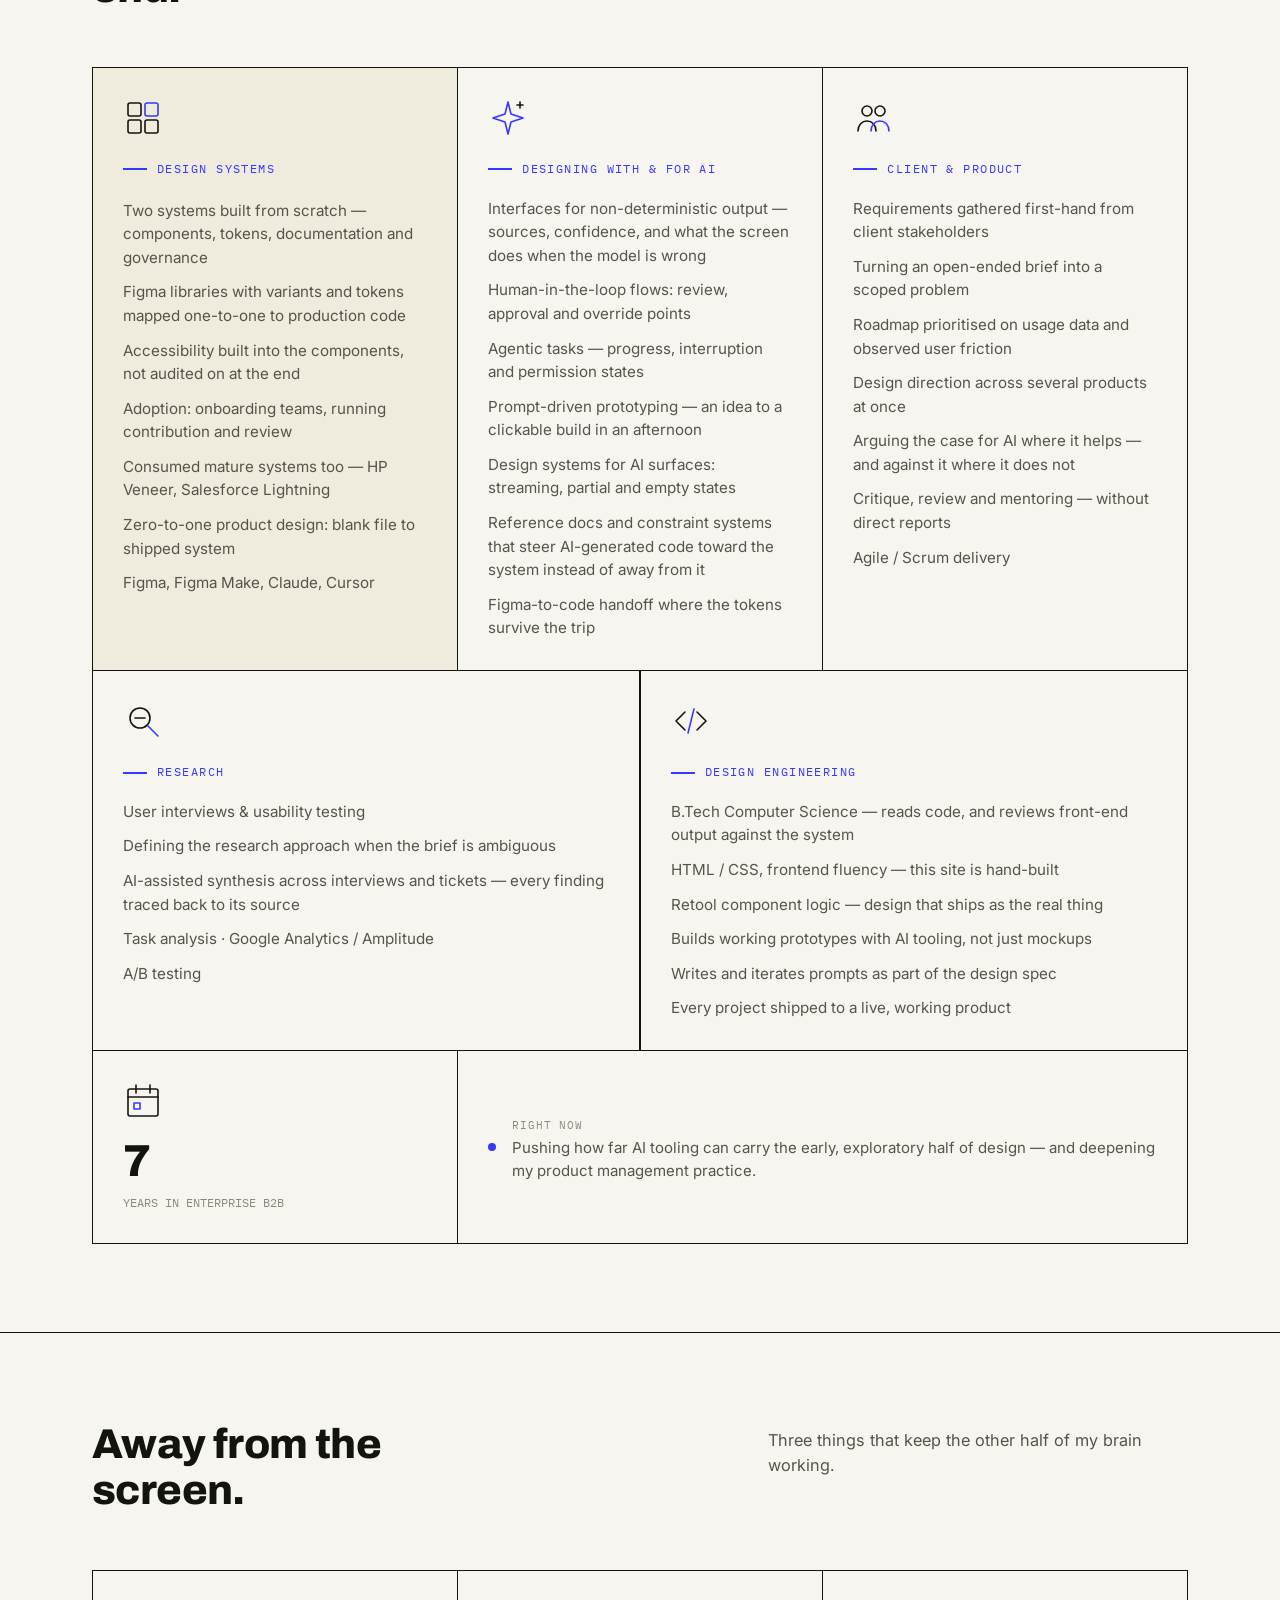
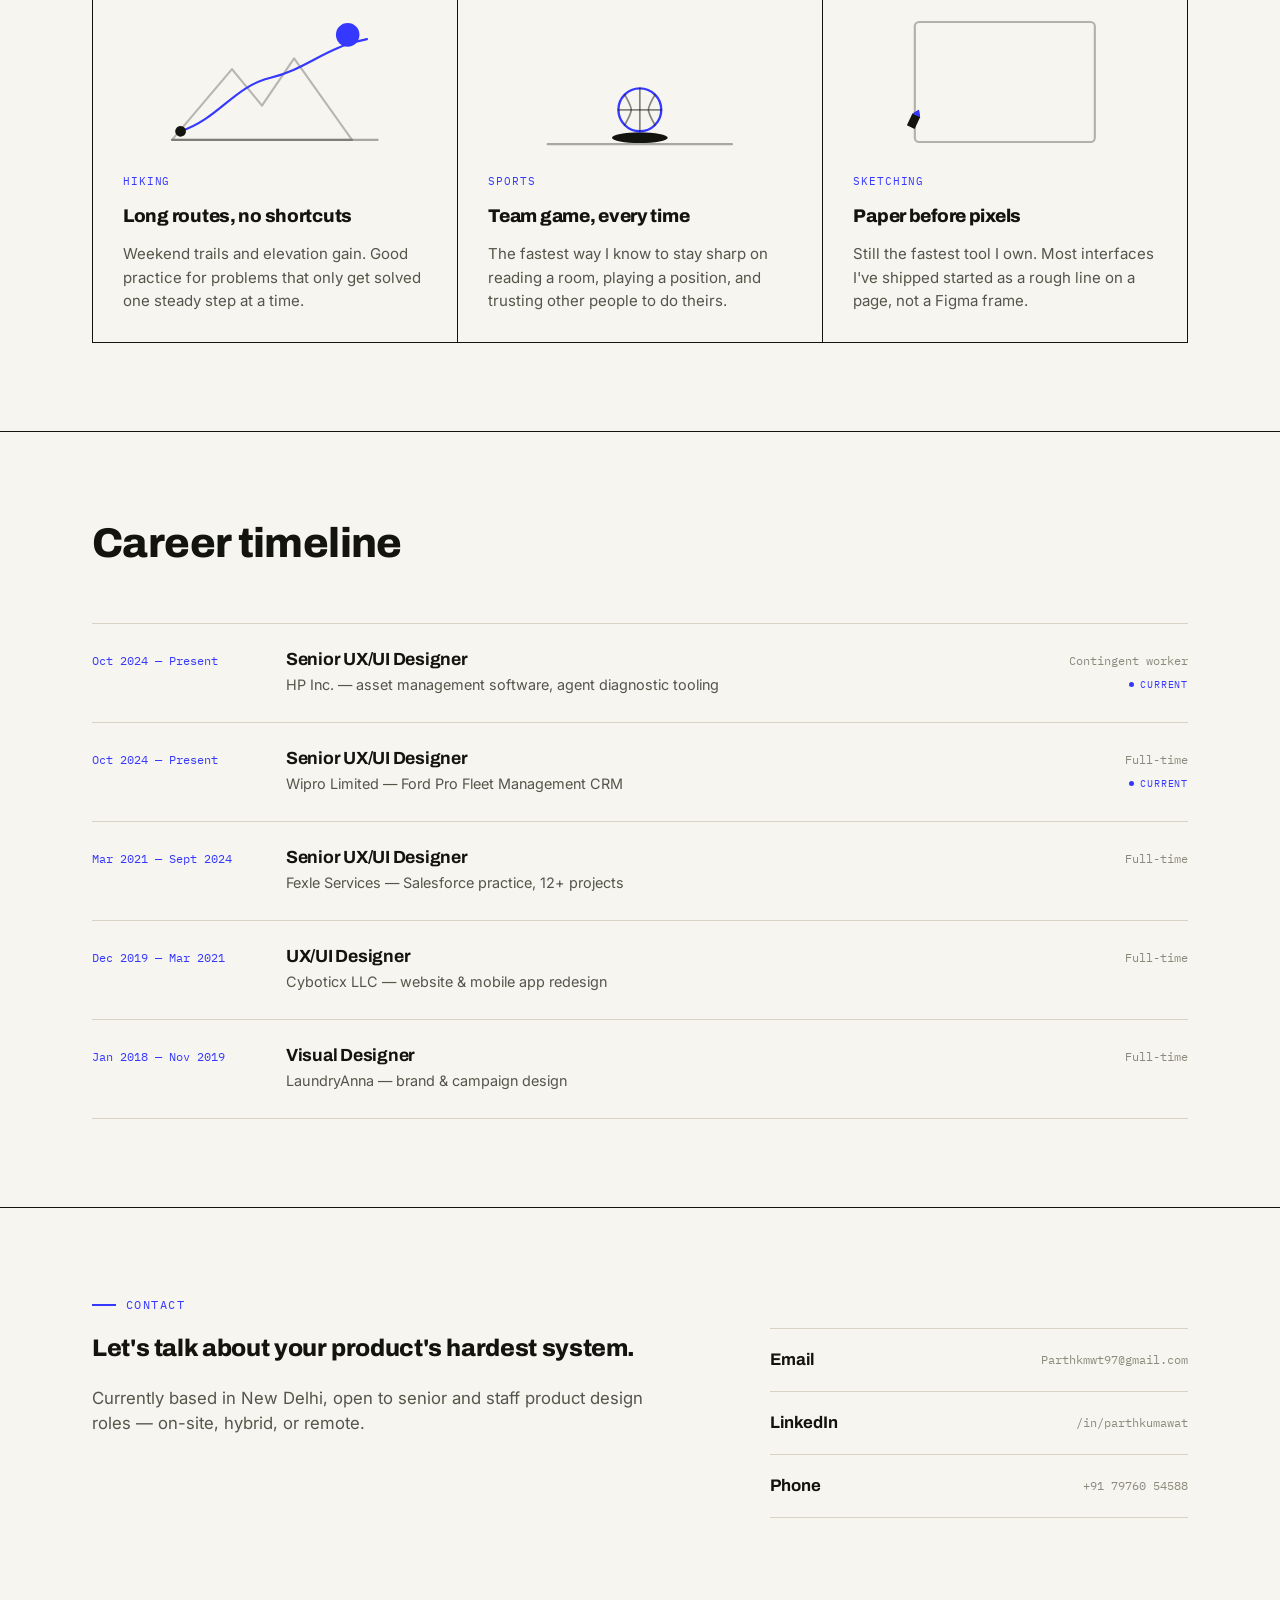
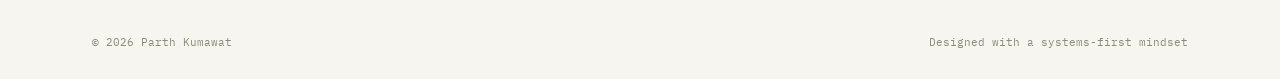
==== commit 5572d404: "Use official Salesforce logo in logo strip Co-Authored-By: Claude Sonnet 5.5 <noreply@anthropic.com>" ====
--- a/index.html
+++ b/index.html
@@ -1022,7 +1022,7 @@
           <div class="lg-text"><span class="lg-name">Wipro</span><span class="lg-role">Senior UX/UI Designer</span></div>
         </div>
         <div class="logo-item">
-          <svg class="lg-icon salesforce-mark" role="img" viewBox="0 0 24 24" xmlns="http://www.w3.org/2000/svg"><title>Salesforce</title><path d="M9.5 6.5c1.9 0 3.55 1.03 4.44 2.56.63-.28 1.33-.44 2.06-.44 2.76 0 5 2.24 5 5s-2.24 5-5 5H6.5C3.46 18.62 1 16.17 1 13.12c0-2.7 1.94-4.95 4.5-5.42.7-1.86 2.5-3.2 4.5-3.2z"/></svg>
+          <img class="lg-img" src="assets/img/salesforce_logo.webp" alt="Salesforce logo">
           <div class="lg-text"><span class="lg-name">Salesforce</span><span class="lg-role">Lightning Design System</span></div>
         </div>
         <div class="logo-item">
@@ -1052,7 +1052,7 @@
           <div class="lg-text"><span class="lg-name">Wipro</span><span class="lg-role">Senior UX/UI Designer</span></div>
         </div>
         <div class="logo-item">
-          <svg class="lg-icon salesforce-mark" role="img" viewBox="0 0 24 24" xmlns="http://www.w3.org/2000/svg"><title>Salesforce</title><path d="M9.5 6.5c1.9 0 3.55 1.03 4.44 2.56.63-.28 1.33-.44 2.06-.44 2.76 0 5 2.24 5 5s-2.24 5-5 5H6.5C3.46 18.62 1 16.17 1 13.12c0-2.7 1.94-4.95 4.5-5.42.7-1.86 2.5-3.2 4.5-3.2z"/></svg>
+          <img class="lg-img" src="assets/img/salesforce_logo.webp" alt="Salesforce logo">
           <div class="lg-text"><span class="lg-name">Salesforce</span><span class="lg-role">Lightning Design System</span></div>
         </div>
         <div class="logo-item">
